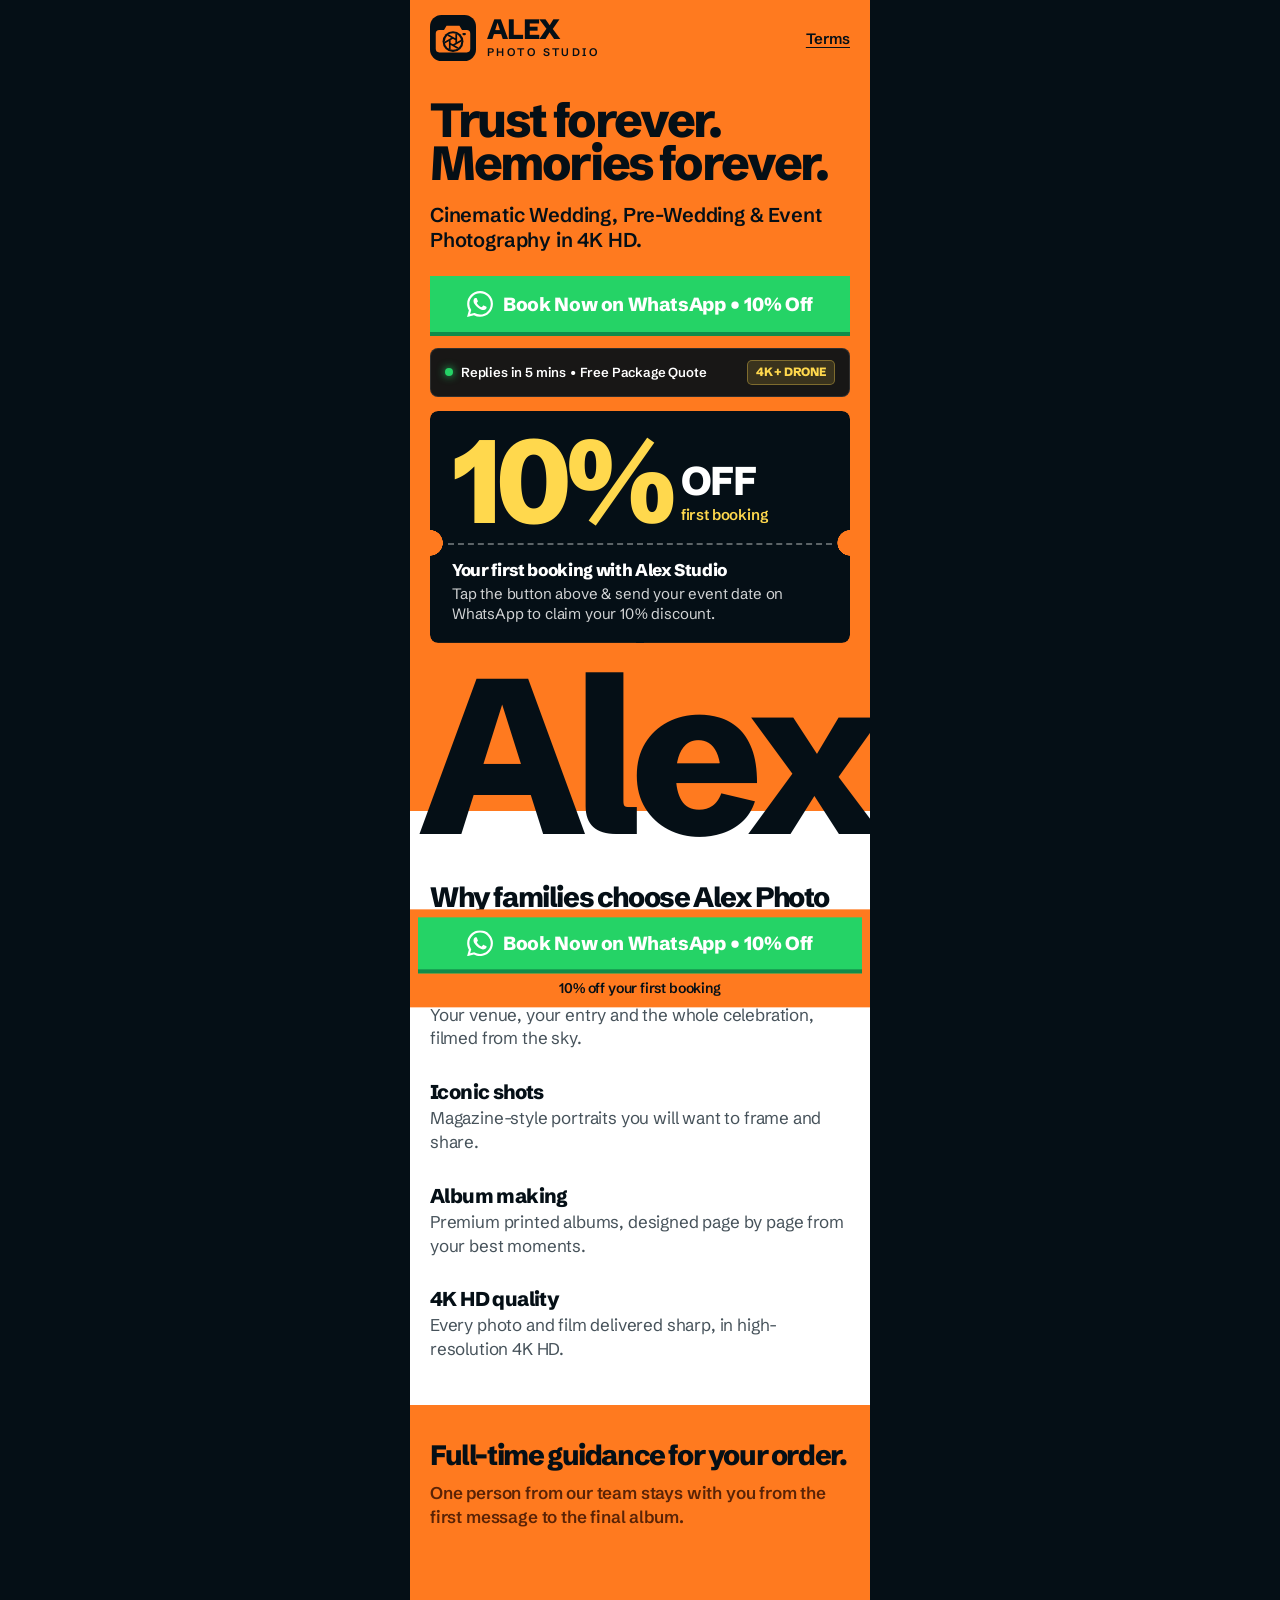
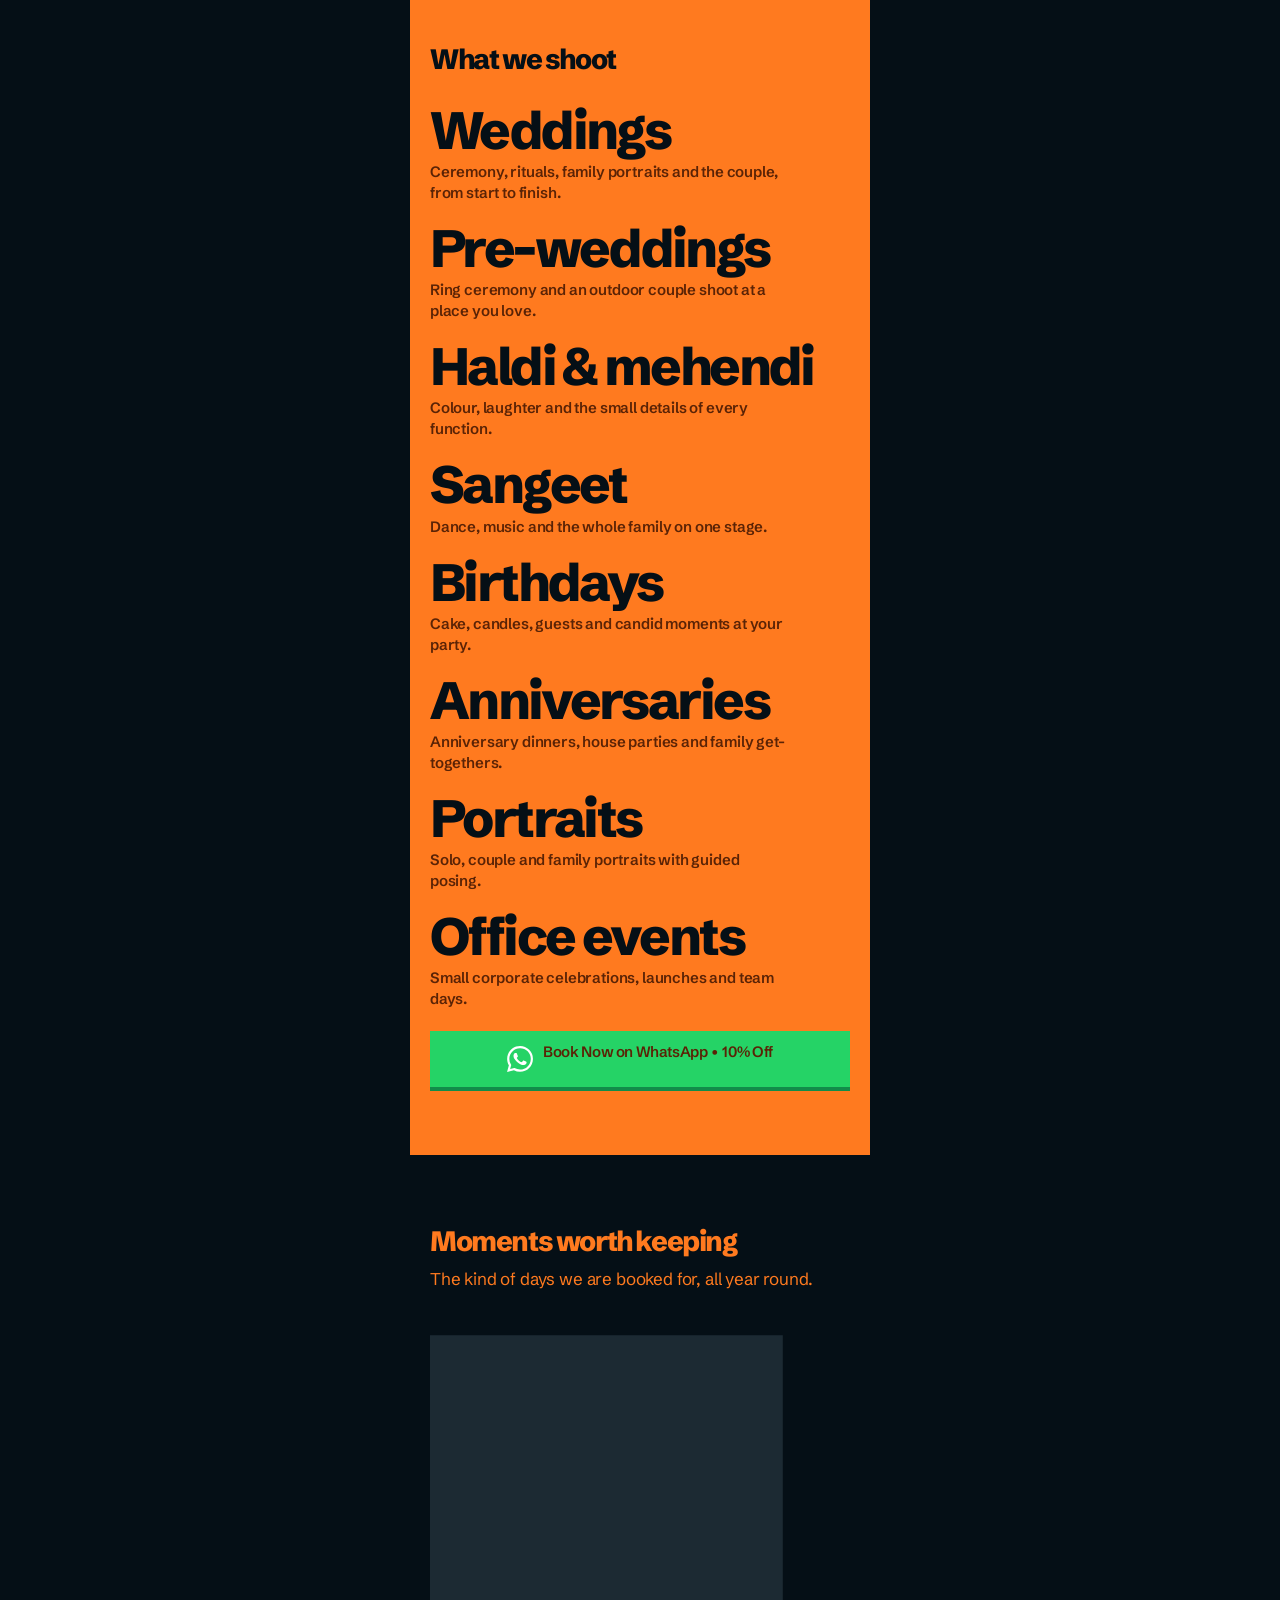
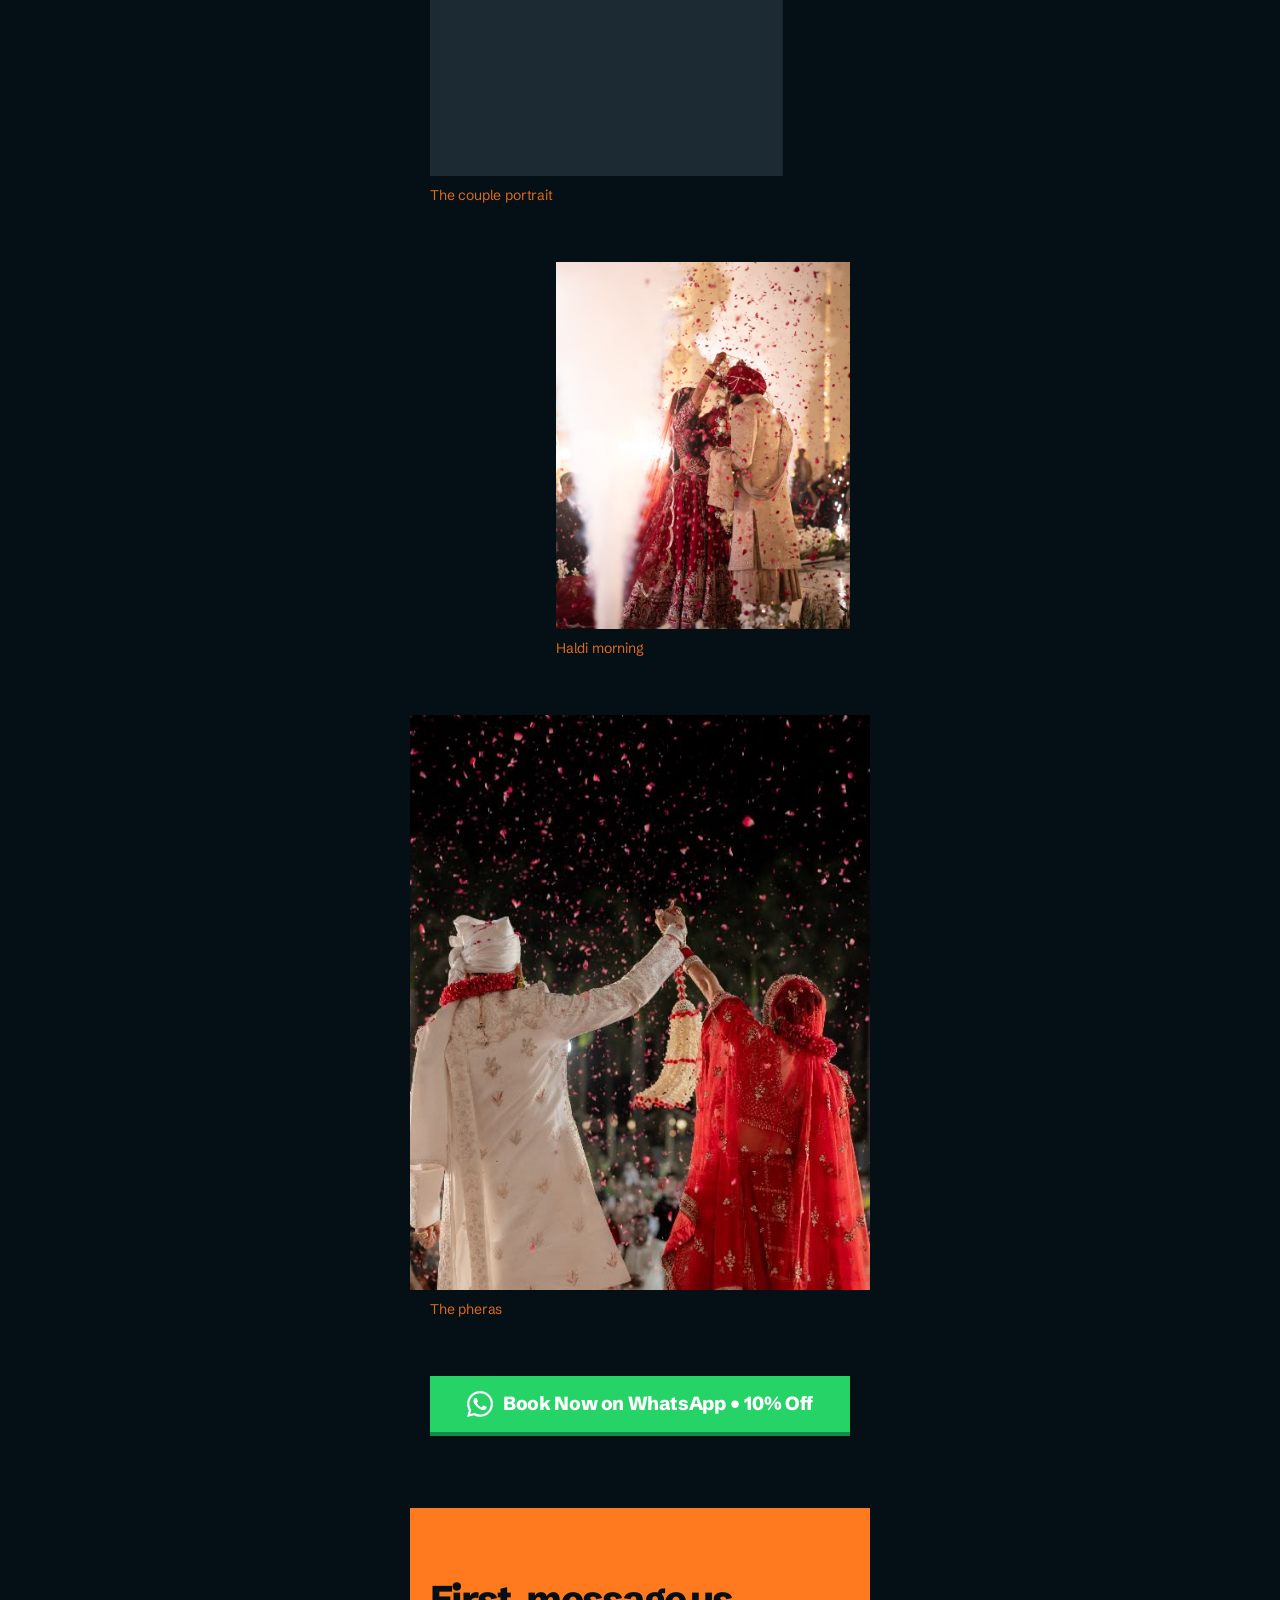
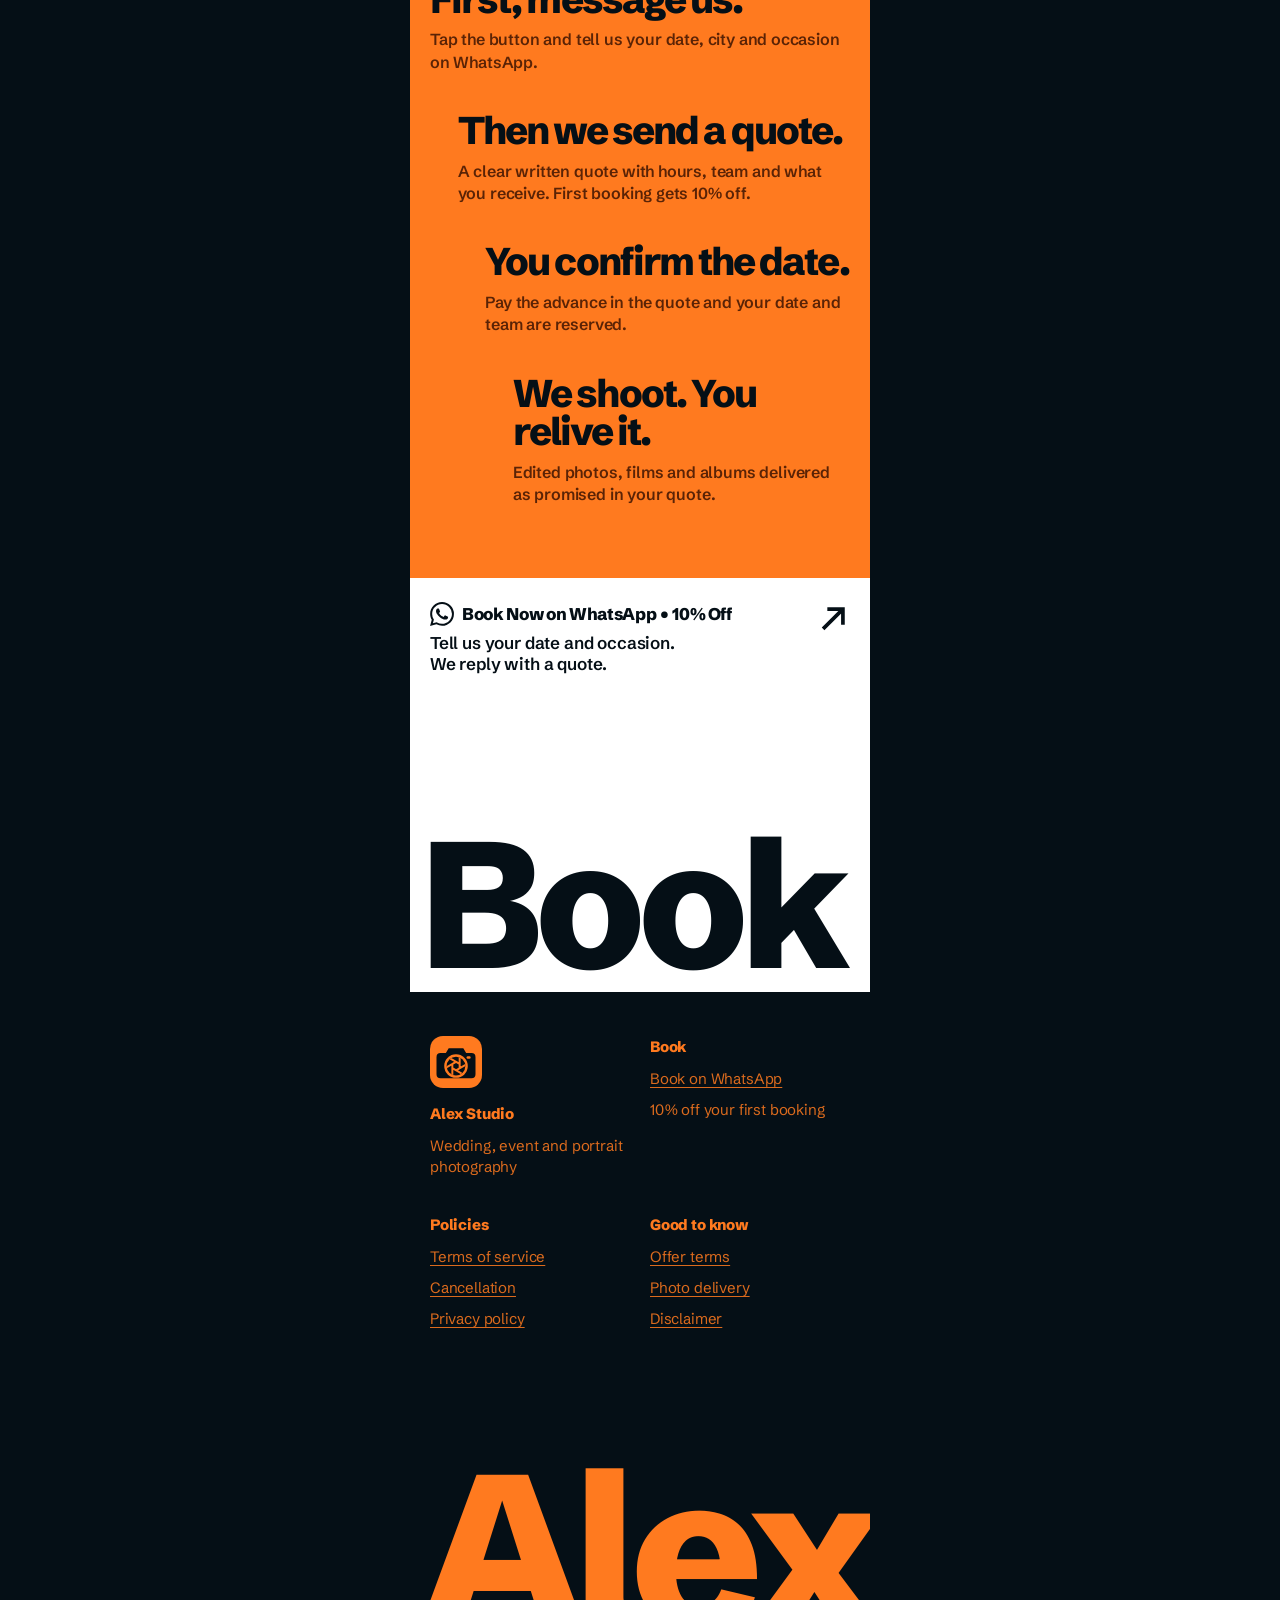
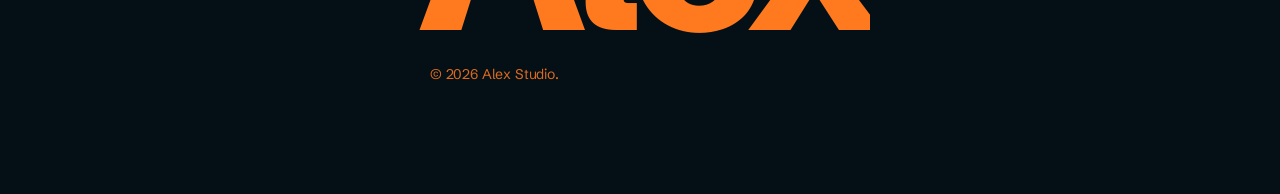
==== index.html @ 79713329 "Update index.html" ====
<!doctype html>
<html lang="en">
    <head>
        <meta charset="utf-8">
        <meta name="viewport" content="width=device-width,initial-scale=1,viewport-fit=cover">
        <title>Alex Photo Studio | Trust forever. Memories forever.</title>
        <meta name="description" content="Alex Studio: wedding, pre-wedding, birthday and family photography. Drone shoots, albums and 4K films. 10% off your first booking. Book on WhatsApp.">
        <meta name="theme-color" content="#ff7a1f">
        <meta property="og:title" content="Alex Studio | Trust forever. Memories forever.">
        <meta property="og:description" content="Wedding, pre-wedding, birthday and family photography. 10% off your first booking on WhatsApp.">
        <meta property="og:image" content="img/k1.jpg">
        <link rel="icon" type="image/svg+xml" href="data:image/svg+xml,%3Csvg xmlns='http://www.w3.org/2000/svg' viewBox='0 0 64 64'%3E%3Crect width='64' height='64' rx='16' fill='%23050f16'/%3E%3Cpath d='M23 15h18l3.5 6H51a5 5 0 0 1 5 5v21a5 5 0 0 1-5 5H13a5 5 0 0 1-5-5V26a5 5 0 0 1 5-5h6.5z' fill='%23ff7a1f'/%3E%3Ccircle cx='32' cy='37' r='14.5' fill='%23050f16'/%3E%3Ccircle cx='32' cy='37' r='11.5' fill='%23ff7a1f'/%3E%3C/svg%3E">
        <link rel="preconnect" href="https://fonts.googleapis.com">
        <link rel="preconnect" href="https://fonts.gstatic.com" crossorigin>
        <link href="https://fonts.googleapis.com/css2?family=Schibsted+Grotesk:wght@400;600;800&display=swap" rel="stylesheet">
        <link rel="stylesheet" href="styles.css">

        <!-- Google Tag & Ads Conversion Tracking -->
        <script async src="https://www.googletagmanager.com/gtag/js?id=AW-18589493198"></script>
        <script>
          window.dataLayer = window.dataLayer || [];
          function gtag(){dataLayer.push(arguments);}
          gtag('js', new Date());
          gtag('config', 'AW-18589493198');
          gtag('config', 'GTM-K6SH5P2F');

          function gtag_report_conversion(url) {
            var callback = function () {
              if (typeof(url) != 'undefined') {
                window.open(url, '_blank', 'noopener');
              }
            };
            gtag('event', 'conversion', {
                'send_to': 'AW-18589493198/SvoXCIre0L0GEM7PlKBF',
                'event_callback': callback
            });
            return false;
          }
        </script>

        <style>
            .trust-strip{margin-top:12px;background:rgba(5,15,22,.92);color:#fff;border-radius:8px;padding:11px 14px;display:flex;align-items:center;justify-content:space-between;gap:10px;font-size:.82rem;font-weight:600;border:1px solid rgba(255,255,255,.1)}
            .trust-left{display:flex;align-items:center;gap:8px}
            .live-dot{width:8px;height:8px;border-radius:50%;background:#25d366;flex:none;box-shadow:0 0 8px #25d366;animation:pulseDot 1.6s infinite}
            @keyframes pulseDot{0%,100%{opacity:1;transform:scale(1)}50%{opacity:.45;transform:scale(.85)}}
            .trust-badge{background:rgba(255,216,77,.15);color:#ffd84d;border:1px solid rgba(255,216,77,.35);border-radius:5px;padding:3px 8px;font-size:.75rem;font-weight:800;white-space:nowrap}
            .btn{transition:transform .18s ease,box-shadow .18s ease}
            .btn:hover{transform:translateY(-2px);box-shadow:0 10px 24px rgba(5,15,22,.28)}
        </style>
    </head>
    <body>
        <svg width="0" height="0" style="position:absolute" aria-hidden="true">
            <symbol id="wa" viewBox="0 0 24 24">
                <path d="M17.472 14.382c-.297-.149-1.758-.867-2.03-.967-.273-.099-.471-.148-.67.15-.197.297-.767.966-.94 1.164-.173.199-.347.223-.644.075-.297-.15-1.255-.463-2.39-1.475-.883-.788-1.48-1.761-1.653-2.059-.173-.297-.018-.458.13-.606.134-.133.298-.347.446-.52.149-.174.198-.298.298-.497.099-.198.05-.371-.025-.52-.075-.149-.669-1.612-.916-2.207-.242-.579-.487-.5-.669-.51-.173-.008-.371-.01-.57-.01-.198 0-.52.074-.792.372-.272.297-1.04 1.016-1.04 2.479 0 1.462 1.065 2.875 1.213 3.074.149.198 2.096 3.2 5.077 4.487.709.306 1.262.489 1.694.625.712.227 1.36.195 1.871.118.571-.085 1.758-.719 2.006-1.413.248-.694.248-1.289.173-1.413-.074-.124-.272-.198-.57-.347m-5.421 7.403h-.004a9.87 9.87 0 01-5.031-1.378l-.361-.214-3.741.982.998-3.648-.235-.374a9.86 9.86 0 01-1.51-5.26c.001-5.45 4.436-9.884 9.888-9.884 2.64 0 5.122 1.03 6.988 2.898a9.825 9.825 0 012.893 6.994c-.003 5.45-4.437 9.884-9.885 9.884m8.413-18.297A11.815 11.815 0 0012.05 0C5.495 0 .16 5.335.157 11.892c0 2.096.547 4.142 1.588 5.945L.057 24l6.305-1.654a11.882 11.882 0 005.683 1.448h.005c6.554 0 11.89-5.335 11.893-11.893a11.821 11.821 0 00-3.48-8.413Z"/>
            </symbol>
        </svg>
        <div class="page">
            <header class="hero o">
                <div class="top">
                    <a class="logo" href="./" aria-label="Alex Studio home">
                        <svg class="mk" viewBox="0 0 64 64" width="46" height="46" aria-hidden="true">
                            <defs>
                                <clipPath id="L4605">
                                    <circle cx="32" cy="37" r="11.5"/>
                                </clipPath>
                            </defs>
                            <rect width="64" height="64" rx="16" fill="#050f16"/>
                            <path d="M23 15h18l3.5 6H51a5 5 0 0 1 5 5v21a5 5 0 0 1-5 5H13a5 5 0 0 1-5-5V26a5 5 0 0 1 5-5h6.5z" fill="#ff7a1f"/>
                            <circle cx="32" cy="37" r="14.5" fill="#050f16"/>
                            <circle cx="32" cy="37" r="11.5" fill="#ff7a1f"/>
                            <path clip-path="url(#L4605)" d="M36.50 34.40L19.19 24.40M36.50 39.60L36.50 19.60M32.00 42.20L49.32 32.20M27.50 39.60L44.81 49.60M27.50 34.40L27.50 54.40M32.00 31.80L14.68 41.80" stroke="#050f16" stroke-width="2.4" stroke-linecap="round"/>
                            <rect x="45" y="25" width="5" height="3" rx="1.5" fill="#050f16"/>
                        </svg>
                        <span>
                            <b>ALEX</b>
                            <small>PHOTO STUDIO</small>
                        </span>
                    </a>
                    <a href="policies.html">Terms</a>
                </div>
                <h1>
                    <span>Trust forever.</span>
                    <span>Memories forever.</span>
                </h1>
                <p class="lead">Cinematic Wedding, Pre-Wedding &amp; Event Photography in 4K HD.</p>
                <a class="btn" id="heroWaBtn" href="https://wa.me/917024883003?text=Hi%20Alex%20Studio!%20I%20want%20to%20book%20a%20shoot%20(10%25%20off%20first%20booking)." onclick="return gtag_report_conversion('https://wa.me/917024883003?text=Hi%20Alex%20Studio!%20I%20want%20to%20book%20a%20shoot%20(10%25%20off%20first%20booking).');" target="_blank" rel="noopener">
                    <svg class="wi" viewBox="0 0 24 24" width="24" height="24" aria-hidden="true" fill="currentColor">
                        <use href="#wa"/>
                    </svg>
                    <span>Book Now on WhatsApp • 10% Off</span>
                </a>
                <div class="trust-strip">
                    <div class="trust-left">
                        <span class="live-dot" aria-hidden="true"></span>
                        <span>Replies in 5 mins • Free Package Quote</span>
                    </div>
                    <span class="trust-badge">4K + DRONE</span>
                </div>
                <div class="coupon">
                    <div class="cp-top">
                        <span class="cp-n">10%</span>
                        <span class="cp-off">
                            <b>OFF</b>
                            <small>first booking</small>
                        </span>
                    </div>
                    <div class="cp-bot">
                        <b>Your first booking with Alex Studio</b>
                        <span>Tap the button above &amp; send your event date on WhatsApp to claim your 10% discount.</span>
                    </div>
                </div>
                <div class="mon big" aria-hidden="true">Alex</div>
            </header>
            <section class="specs w">
                <h2 class="rv">Why families choose Alex Photo Studio</h2>
                <p class="spec rv d1">
                    <b>Drone shoots</b>
                    <span>Your venue, your entry and the whole celebration, filmed from the sky.</span>
                </p>
                <p class="spec rv d2">
                    <b>Iconic shots</b>
                    <span>Magazine-style portraits you will want to frame and share.</span>
                </p>
                <p class="spec rv d3">
                    <b>Album making</b>
                    <span>Premium printed albums, designed page by page from your best moments.</span>
                </p>
                <p class="spec rv d1">
                    <b>4K HD quality</b>
                    <span>Every photo and film delivered sharp, in high-resolution 4K HD.</span>
                </p>
                <div class="guide rv">
                    <p>Full-time guidance for your order.</p>
                    <p>One person from our team stays with you from the first message to the final album.</p>
                </div>
            </section>
            <section class="list o">
                <h2 class="rv">What we shoot</h2>
                <ul>
                    <li class="rv">
                        <b>Weddings</b>
                        <span>Ceremony, rituals, family portraits and the couple, from start to finish.</span>
                    </li>
                    <li class="rv">
                        <b>Pre-weddings</b>
                        <span>Ring ceremony and an outdoor couple shoot at a place you love.</span>
                    </li>
                    <li class="rv">
                        <b>Haldi &amp; mehendi</b>
                        <span>Colour, laughter and the small details of every function.</span>
                    </li>
                    <li class="rv">
                        <b>Sangeet</b>
                        <span>Dance, music and the whole family on one stage.</span>
                    </li>
                    <li class="rv">
                        <b>Birthdays</b>
                        <span>Cake, candles, guests and candid moments at your party.</span>
                    </li>
                    <li class="rv">
                        <b>Anniversaries</b>
                        <span>Anniversary dinners, house parties and family get-togethers.</span>
                    </li>
                    <li class="rv">
                        <b>Portraits</b>
                        <span>Solo, couple and family portraits with guided posing.</span>
                    </li>
                    <li class="rv">
                        <b>Office events</b>
                        <span>Small corporate celebrations, launches and team days.</span>
                    </li>
                </ul>
                <a class="btn rv" href="https://wa.me/917024883003?text=Hi%20Alex%20Studio!%20I%20want%20to%20book%20a%20shoot%20(10%25%20off%20first%20booking)." onclick="return gtag_report_conversion('https://wa.me/917024883003?text=Hi%20Alex%20Studio!%20I%20want%20to%20book%20a%20shoot%20(10%25%20off%20first%20booking).');" target="_blank" rel="noopener">
                    <svg class="wi" viewBox="0 0 24 24" width="24" height="24" aria-hidden="true" fill="currentColor">
                        <use href="#wa"/>
                    </svg>
                    <span>Book Now on WhatsApp • 10% Off</span>
                </a>
            </section>
            <section class="gal k">
                <h2 class="rv">Moments worth keeping</h2>
                <p class="rv d1">The kind of days we are booked for, all year round.</p>
                <figure class="w84 l rv">
                    <img src="img/k1.jpg" alt="A bride in a red lehenga and a groom in a sherwani and safa" width="900" height="1125" loading="lazy" decoding="async">
                    <figcaption>The couple portrait</figcaption>
                </figure>
                <figure class="w70 r rv">
                    <img src="img/k2.jpg" alt="A bride laughing as haldi water is poured over her" width="900" height="1125" loading="lazy" decoding="async">
                    <figcaption>Haldi morning</figcaption>
                </figure>
                <figure class="w100 rv">
                    <img src="img/k3.jpg" alt="The couple holding hands beside the sacred fire" width="900" height="1125" loading="lazy" decoding="async">
                    <figcaption>The pheras</figcaption>
                </figure>
                <a class="btn rv" href="https://wa.me/917024883003?text=Hi%20Alex%20Studio!%20I%20want%20to%20book%20a%20shoot%20(10%25%20off%20first%20booking)." onclick="return gtag_report_conversion('https://wa.me/917024883003?text=Hi%20Alex%20Studio!%20I%20want%20to%20book%20a%20shoot%20(10%25%20off%20first%20booking).');" target="_blank" rel="noopener">
                    <svg class="wi" viewBox="0 0 24 24" width="24" height="24" aria-hidden="true" fill="currentColor">
                        <use href="#wa"/>
                    </svg>
                    <span>Book Now on WhatsApp • 10% Off</span>
                </a>
            </section>
            <section class="steps o">
                <div class="st rv">
                    <h2>First, message us.</h2>
                    <p>Tap the button and tell us your date, city and occasion on WhatsApp.</p>
                </div>
                <div class="st rv">
                    <b>Then we send a quote.</b>
                    <p>A clear written quote with hours, team and what you receive. First booking gets 10% off.</p>
                </div>
                <div class="st rv">
                    <b>You confirm the date.</b>
                    <p>Pay the advance in the quote and your date and team are reserved.</p>
                </div>
                <div class="st rv">
                    <b>We shoot. You relive it.</b>
                    <p>Edited photos, films and albums delivered as promised in your quote.</p>
                </div>
            </section>
            <a class="band" href="https://wa.me/917024883003?text=Hi%20Alex%20Studio!%20Here%20is%20my%20date%20and%20occasion.%20Please%20send%20a%20quote." onclick="return gtag_report_conversion('https://wa.me/917024883003?text=Hi%20Alex%20Studio!%20Here%20is%20my%20date%20and%20occasion.%20Please%20send%20a%20quote.');" target="_blank" rel="noopener">
                <div class="row">
                    <div>
                        <h2>
                            <svg class="wi" viewBox="0 0 24 24" width="24" height="24" aria-hidden="true" fill="currentColor">
                                <use href="#wa"/>
                            </svg>
                            Book Now on WhatsApp • 10% Off
                        </h2>
                        <p>Tell us your date and occasion. We reply with a quote.</p>
                    </div>
                    <svg width="34" height="34" viewBox="0 0 24 24" fill="none" stroke="currentColor" stroke-width="2.6" aria-hidden="true">
                        <path d="M5 19L19 5M8 5h11v11"/>
                    </svg>
                </div>
                <div class="word big" aria-hidden="true">Book</div>
            </a>
            <footer class="k">
                <div class="cols">
                    <div>
                        <svg class="mk" viewBox="0 0 64 64" width="52" height="52" aria-hidden="true">
                            <defs>
                                <clipPath id="L52ff">
                                    <circle cx="32" cy="37" r="11.5"/>
                                </clipPath>
                            </defs>
                            <rect width="64" height="64" rx="16" fill="#ff7a1f"/>
                            <path d="M23 15h18l3.5 6H51a5 5 0 0 1 5 5v21a5 5 0 0 1-5 5H13a5 5 0 0 1-5-5V26a5 5 0 0 1 5-5h6.5z" fill="#050f16"/>
                            <circle cx="32" cy="37" r="14.5" fill="#ff7a1f"/>
                            <circle cx="32" cy="37" r="11.5" fill="#050f16"/>
                            <path clip-path="url(#L52ff)" d="M36.50 34.40L19.19 24.40M36.50 39.60L36.50 19.60M32.00 42.20L49.32 32.20M27.50 39.60L44.81 49.60M27.50 34.40L27.50 54.40M32.00 31.80L14.68 41.80" stroke="#ff7a1f" stroke-width="2.4" stroke-linecap="round"/>
                            <rect x="45" y="25" width="5" height="3" rx="1.5" fill="#ff7a1f"/>
                        </svg>
                        <b>Alex Studio</b>
                        <span>Wedding, event and portrait photography</span>
                    </div>
                    <div>
                        <b>Book</b>
                        <a href="https://wa.me/917024883003?text=Hi%20Alex%20Studio!%20I%20want%20to%20book%20a%20shoot." onclick="return gtag_report_conversion('https://wa.me/917024883003?text=Hi%20Alex%20Studio!%20I%20want%20to%20book%20a%20shoot.');" target="_blank" rel="noopener">Book on WhatsApp</a>
                        <span>10% off your first booking</span>
                    </div>
                    <div>
                        <b>Policies</b>
                        <a href="policies.html#terms">Terms of service</a>
                        <a href="policies.html#payments">Cancellation</a>
                        <a href="policies.html#privacy">Privacy policy</a>
                    </div>
                    <div>
                        <b>Good to know</b>
                        <a href="policies.html#offer">Offer terms</a>
                        <a href="policies.html#delivery">Photo delivery</a>
                        <a href="policies.html#disclaimer">Disclaimer</a>
                    </div>
                </div>
                <div class="mon big" aria-hidden="true">Alex</div>
                <p class="legal">&copy; 2026 Alex Studio.</p>
            </footer>
        </div>
        <div class="bar">
            <a class="btn" href="https://wa.me/917024883003?text=Hi%20Alex%20Studio!%20I%20want%20to%20book%20a%20shoot%20(10%25%20off%20first%20booking)." onclick="return gtag_report_conversion('https://wa.me/917024883003?text=Hi%20Alex%20Studio!%20I%20want%20to%20book%20a%20shoot%20(10%25%20off%20first%20booking).');" target="_blank" rel="noopener">
                <svg class="wi" viewBox="0 0 24 24" width="24" height="24" aria-hidden="true" fill="currentColor">
                    <use href="#wa"/>
                </svg>
                <span>Book Now on WhatsApp • 10% Off</span>
            </a>
            <small>10% off your first booking</small>
        </div>
        <script>
            (function() {
                var d = document.documentElement;
                d.classList.add('js');
                var rv = document.querySelectorAll('.rv');
                function all() {
                    rv.forEach(function(el) {
                        el.classList.add('in');
                    });
                }
                if (!('IntersectionObserver' in window)) {
                    all();
                    return;
                }
                var io = new IntersectionObserver(function(es) {
                    es.forEach(function(e) {
                        if (e.isIntersecting) {
                            e.target.classList.add('in');
                            io.unobserve(e.target);
                        }
                    });
                }, {
                    rootMargin: '0px 0px -8% 0px'
                });
                rv.forEach(function(el) {
                    io.observe(el);
                });
                setTimeout(all, 5000);
                var bar = document.querySelector('.bar')
                  , hb = document.querySelector('.hero .btn')
                  , end = document.querySelector('.band');
                if (bar && hb) {
                    var s = {
                        h: true,
                        e: false
                    };
                    var bo = new IntersectionObserver(function(es) {
                        es.forEach(function(e) {
                            if (e.target === hb)
                                s.h = e.isIntersecting;
                            else
                                s.e = e.isIntersecting;
                        });
                        bar.classList.toggle('on', !s.h && !s.e);
                    });
                    bo.observe(hb);
                    if (end)
                        bo.observe(end);
                }
            })();
        </script>
    </body>
</html>
---- styles.css ----
:root{--bg:#ff7a1f;--ink:#050f16;--muted:#5a2306;--white:#ffffff;--soft:#46525a;--m:20px;
--small:.875rem;--body:1.0625rem;--lead:1.25rem;--head:1.75rem}
*{box-sizing:border-box;margin:0;padding:0}
html{background:var(--ink);-webkit-text-size-adjust:100%;scroll-behavior:smooth}
body{font-family:"Schibsted Grotesk",system-ui,-apple-system,"Segoe UI",Roboto,Arial,sans-serif;font-size:var(--body);line-height:1.4;letter-spacing:-.01em;color:var(--ink);-webkit-font-smoothing:antialiased}
.page{width:min(100%,460px);margin-inline:auto;background:var(--bg);container-type:inline-size;overflow:hidden;position:relative}
a{color:inherit}
img{display:block;width:100%;height:auto}
:focus-visible{outline:3px solid currentColor;outline-offset:3px}
h1,h2,.big{font-weight:800;letter-spacing:-.05em;line-height:.9}
h2{font-size:var(--head);line-height:1}
section,footer{padding:72px var(--m)}
.o{background:var(--bg);color:var(--ink)}
.w{background:var(--white);color:var(--ink)}
.k{background:var(--ink);color:var(--bg)}

/* button: one shape everywhere */
.btn{display:flex;align-items:center;justify-content:center;gap:10px;min-height:60px;padding:0 20px;background:#25d366;color:#fff;font-weight:800;font-size:1.1875rem;letter-spacing:-.02em;text-decoration:none;white-space:nowrap;touch-action:manipulation;transition:transform .15s ease,background-color .15s ease,color .15s ease}
.btn:active{transform:scale(.97)}
.btn{border-bottom:4px solid #128c4a}
.btn .wi{width:26px;height:26px}
@media (hover:hover){.btn:hover{background:#1ebe5a}}
.wi{flex:none}

/* hero */
.hero{display:flex;flex-direction:column;padding:0 var(--m)}
.top{display:flex;justify-content:space-between;align-items:center;height:76px;font-weight:600;font-size:.9375rem}
.top a{text-decoration:none;padding:12px 0}
.top a:last-child{text-decoration:underline;text-underline-offset:3px}
.logo{display:flex;align-items:center;gap:11px}
.logo .mk{flex:none}
.logo b{display:block;font-size:1.75rem;font-weight:800;letter-spacing:-.04em;line-height:.85}
.logo small{display:block;font-size:.6875rem;font-weight:600;letter-spacing:.22em;line-height:1;margin-top:5px}
.cols .mk{margin-bottom:10px}
h1{font-size:10.4vw;font-size:10.4cqw;margin-top:22px}
h1 span{display:block;white-space:nowrap}
.lead{font-size:var(--lead);line-height:1.25;font-weight:600;margin-top:18px;max-width:22em}
.hero .btn{margin-top:24px}
.coupon{margin-top:14px;background:var(--ink);color:#fff;border-radius:8px;
-webkit-mask:radial-gradient(circle 13px at 0 132px,#0000 97%,#000) left/51% 100% no-repeat,radial-gradient(circle 13px at 100% 132px,#0000 97%,#000) right/51% 100% no-repeat;
mask:radial-gradient(circle 13px at 0 132px,#0000 97%,#000) left/51% 100% no-repeat,radial-gradient(circle 13px at 100% 132px,#0000 97%,#000) right/51% 100% no-repeat}
.cp-top{height:132px;display:flex;align-items:flex-end;gap:12px;padding:0 22px 16px}
.cp-n{font-size:118px;font-weight:800;letter-spacing:-.06em;line-height:.78;color:#ffd84d}
.cp-off{display:flex;flex-direction:column;padding-bottom:2px}
.cp-off b{font-size:2.5rem;font-weight:800;letter-spacing:-.04em;line-height:.85;color:#fff}
.cp-off small{font-size:.9375rem;font-weight:600;color:#ffd84d;margin-top:6px}
.cp-bot{border-top:2px dashed rgba(255,255,255,.35);margin:0 18px;padding:14px 4px 18px}
.cp-bot b{display:block;font-size:1.0625rem;font-weight:800;letter-spacing:-.02em;line-height:1.25}
.cp-bot span{display:block;font-size:.9375rem;opacity:.82;margin-top:4px;line-height:1.35}
.mon{margin-top:30px;font-size:48vw;font-size:48cqw;line-height:.74;white-space:nowrap;margin-left:-.05em;margin-bottom:-.115em;transform-origin:0 100%;user-select:none}

/* specialities */
.specs h2{margin-bottom:36px}
.spec{margin-bottom:28px}
.spec b{display:block;font-size:var(--lead);font-weight:800;letter-spacing:-.03em}
.spec span{color:var(--soft)}
.guide{background:var(--bg);margin:44px calc(var(--m) * -1) -72px;padding:36px var(--m)}
.guide p:first-child{font-size:var(--head);font-weight:800;letter-spacing:-.05em;line-height:1}
.guide p+p{margin-top:12px;color:var(--muted);font-weight:600}

/* poster list */
.list{padding-top:80px;padding-bottom:64px}
.list h2{margin-bottom:34px}
.list li{list-style:none}
.list b{display:block;font-size:11.4vw;font-size:11.4cqw;font-weight:800;letter-spacing:-.05em;line-height:.92;white-space:nowrap}
.list span{display:block;font-size:.9375rem;color:var(--muted);font-weight:600;margin:6px 0 22px;max-width:24em}

/* gallery */
.gal h2{margin-bottom:12px}
.gal>p{margin-bottom:44px;opacity:.86}
figure{margin-bottom:56px}
figure img{aspect-ratio:4/5;object-fit:cover;background:#1c2a33}
figcaption{font-size:var(--small);margin-top:10px;opacity:.86}
.w70{width:70%}.w84{width:84%}.w56{width:56%}
.w100{width:calc(100% + var(--m)*2);margin-left:calc(var(--m)*-1)}
.w100 figcaption{padding-left:var(--m)}
figure.r{margin-left:auto}

/* offer */
.offer .pct{font-size:40vw;font-size:40cqw;line-height:.8;margin-left:-.05em}
.offer h2{margin-top:14px}
.offer p{margin:16px 0 26px;color:var(--soft)}

/* steps */
.steps .st{margin-bottom:38px}
.steps .st:nth-child(2){margin-left:6cqw}.steps .st:nth-child(3){margin-left:12cqw}.steps .st:nth-child(4){margin-left:18cqw;margin-bottom:0}
.steps h2,.steps .st>b{display:block;font-size:8.4vw;font-size:8.4cqw;font-weight:800;letter-spacing:-.05em;line-height:1}
.steps p{margin-top:10px;color:var(--muted);font-weight:600;font-size:1rem}

/* band: the whole band is the link */
.band{display:flex;flex-direction:column;justify-content:space-between;min-height:46svh;padding:24px var(--m) 0;text-decoration:none;background:var(--white);color:var(--ink);overflow:hidden;transition:background-color .12s,color .12s}
.band:active,.band:focus-visible{background:var(--ink);color:var(--bg)}
@media (hover:hover){.band:hover{background:var(--ink);color:var(--bg)}}
.band .row{display:flex;justify-content:space-between;gap:20px;align-items:flex-start}
.band .row p{font-weight:600;max-width:15em;line-height:1.25}
.band .row h2{font-size:var(--body);font-weight:800;letter-spacing:-.02em;line-height:1.25;display:flex;gap:8px;align-items:center;margin-bottom:6px}
.band .word{font-size:39vw;font-size:39cqw;line-height:.8;margin-left:-.06em;margin-bottom:-.02em;padding-bottom:20px;white-space:nowrap}

/* footer */
footer{padding:44px var(--m) 0}
.cols{display:grid;grid-template-columns:1fr 1fr;gap:32px 20px;font-size:.9375rem}
.cols b{display:block;font-weight:800;margin-bottom:6px}
.cols a,.cols span{display:block;text-decoration:none;opacity:.86;padding:5px 0}
.cols a{text-decoration:underline;text-underline-offset:3px}
footer .mon{padding-top:15svh;margin-top:0;margin-bottom:.03em}
.legal{font-size:var(--small);padding:26px 0 110px;opacity:.86}

/* sticky bar */
.bar{position:fixed;left:50%;bottom:0;width:min(100%,460px);transform:translate(-50%,110%);transition:transform .3s cubic-bezier(.2,.7,.2,1);z-index:40;padding:8px 8px calc(8px + env(safe-area-inset-bottom));background:var(--bg)}
.bar.on{transform:translate(-50%,0)}
.bar .btn{min-height:56px}
.bar small{display:block;text-align:center;font-size:var(--small);font-weight:600;margin-top:6px}

/* policies */
.pol{background:var(--white);padding:0 var(--m) 72px}
.pol h1{font-size:12.4vw;font-size:12.4cqw;margin:22px 0 14px}
.pol>p{color:var(--soft);margin-bottom:44px}
.pol section{padding:0 0 40px}
.pol h2{font-size:1.5rem;margin-bottom:12px}
.pol section p{margin-bottom:12px}
.pol .btn{margin-top:8px}

/* motion */
.js .rv{opacity:0;transform:translateY(24px);transition:opacity .6s cubic-bezier(.2,.7,.2,1),transform .6s cubic-bezier(.2,.7,.2,1)}
.js .rv.in{opacity:1;transform:none}
.js .rv.d1{transition-delay:.08s}.js .rv.d2{transition-delay:.16s}.js .rv.d3{transition-delay:.24s}
.js figure.rv img{clip-path:inset(100% 0 0 0);transition:clip-path .8s cubic-bezier(.2,.7,.2,1)}
.js figure.rv.in img{clip-path:inset(0)}
@supports (animation-timeline:view()){
 .hero .mon{animation:shrink linear both;animation-timeline:view();animation-range:exit 0% exit 100%}
 footer .mon{animation:grow linear both;animation-timeline:view();animation-range:entry 0% cover 45%}
 @keyframes shrink{to{transform:scale(.93)}}
 @keyframes grow{from{transform:scale(.93)}to{transform:scale(1)}}
}
@media (prefers-reduced-motion:reduce){.js .rv,.js figure.rv img{opacity:1;transform:none;clip-path:none;transition:none}*{animation:none!important;scroll-behavior:auto!important}.bar{transition:none}}
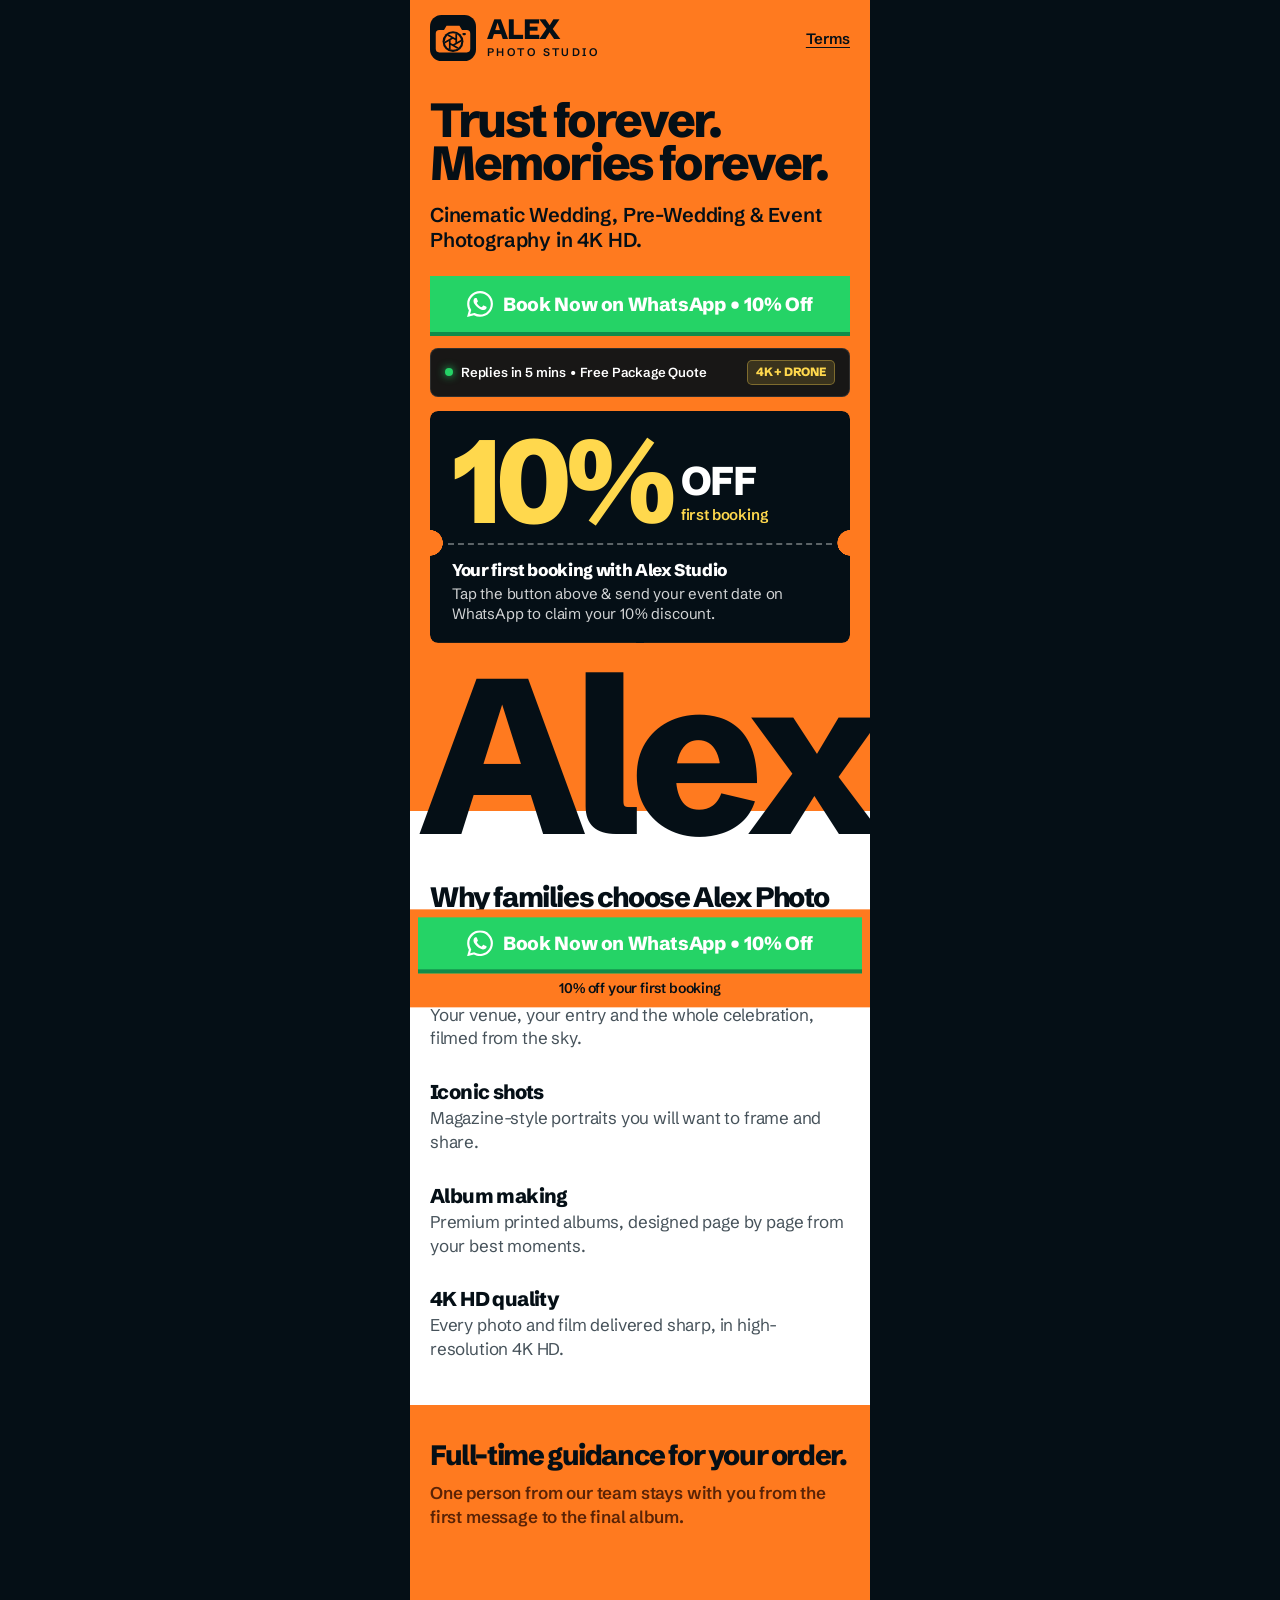
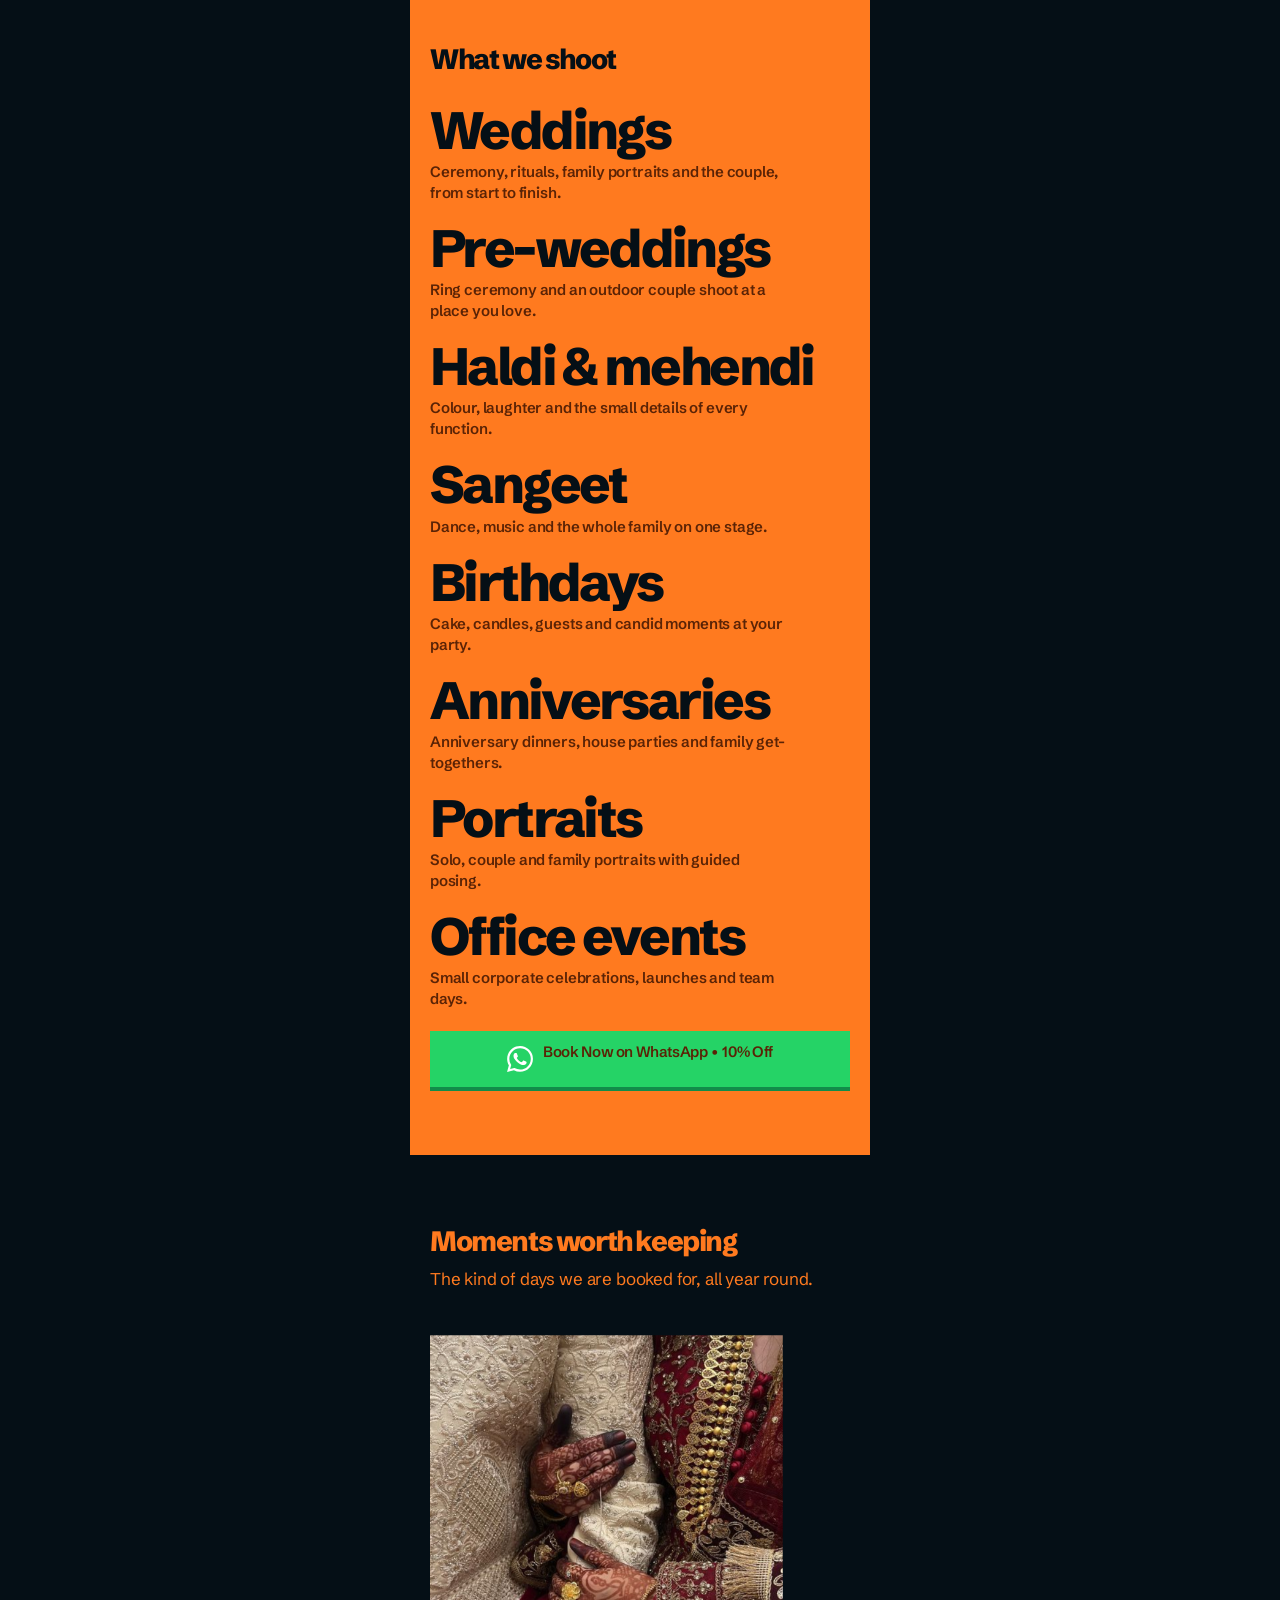
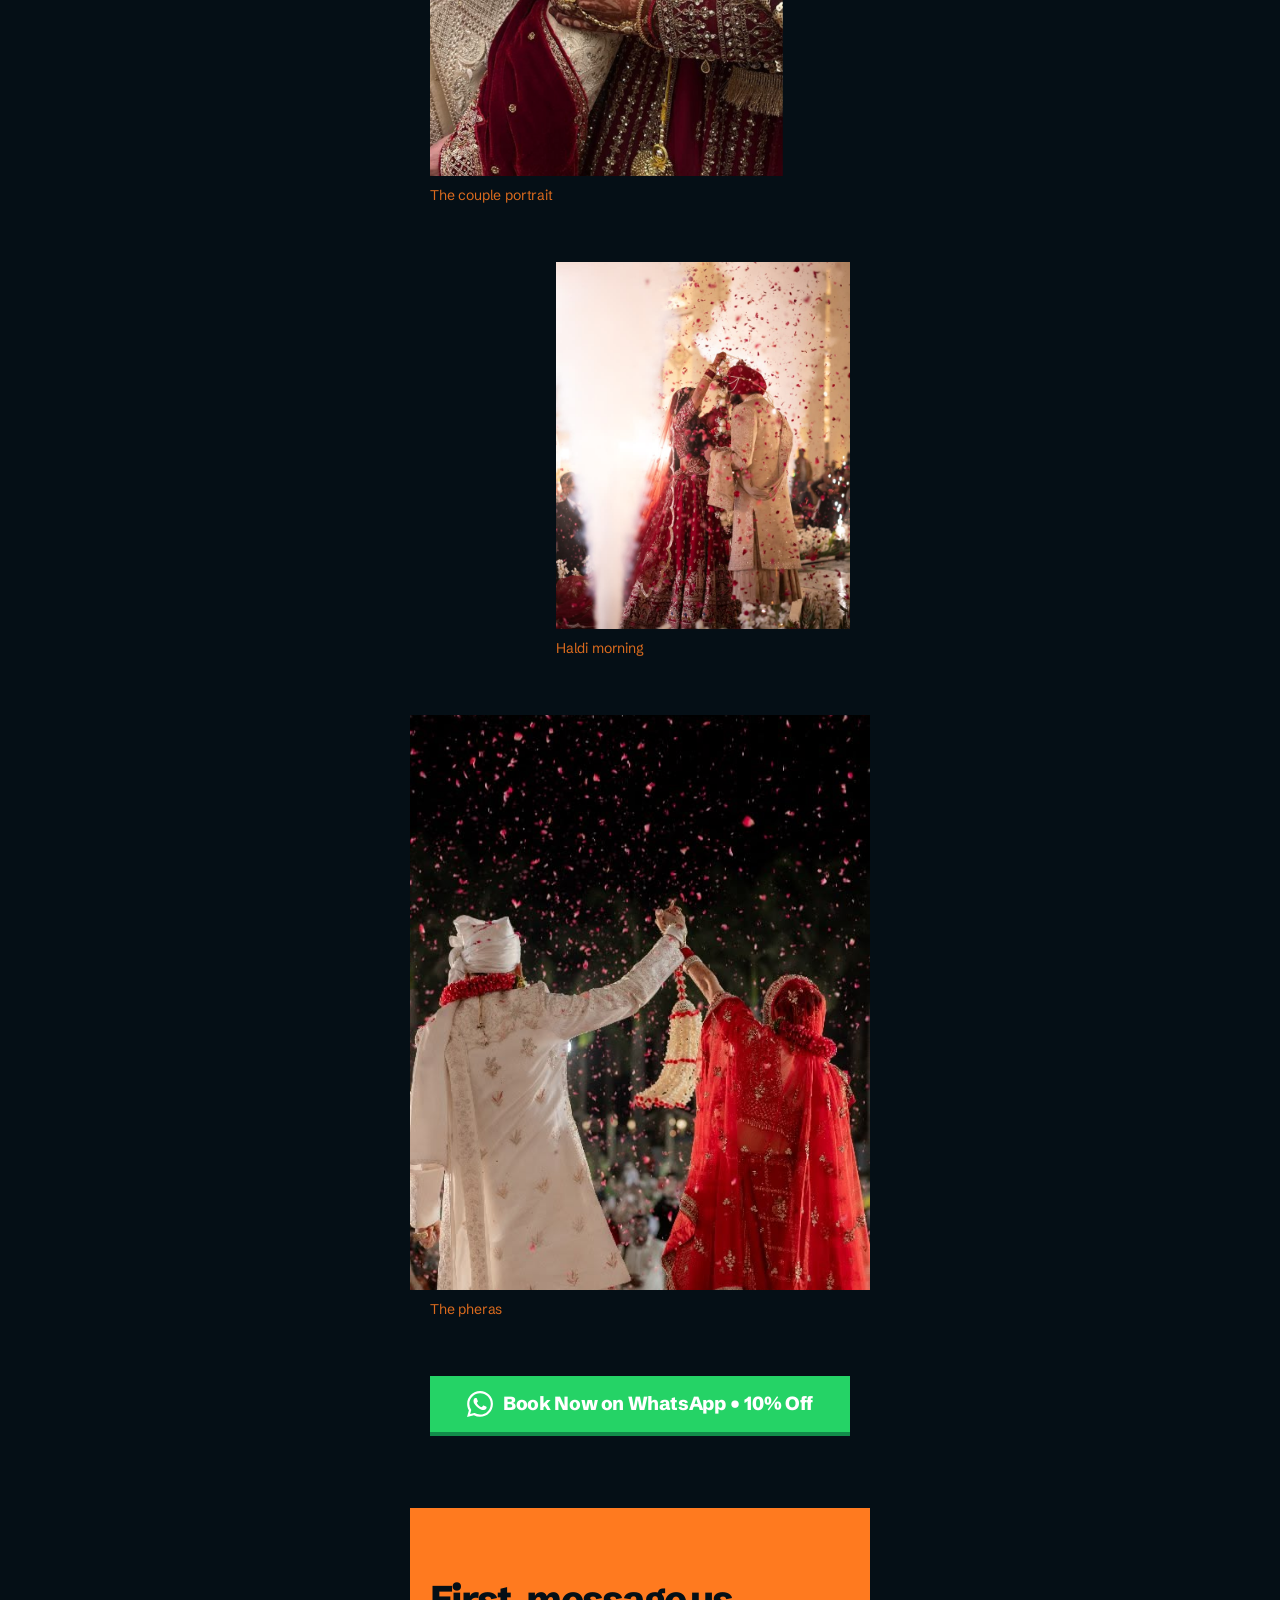
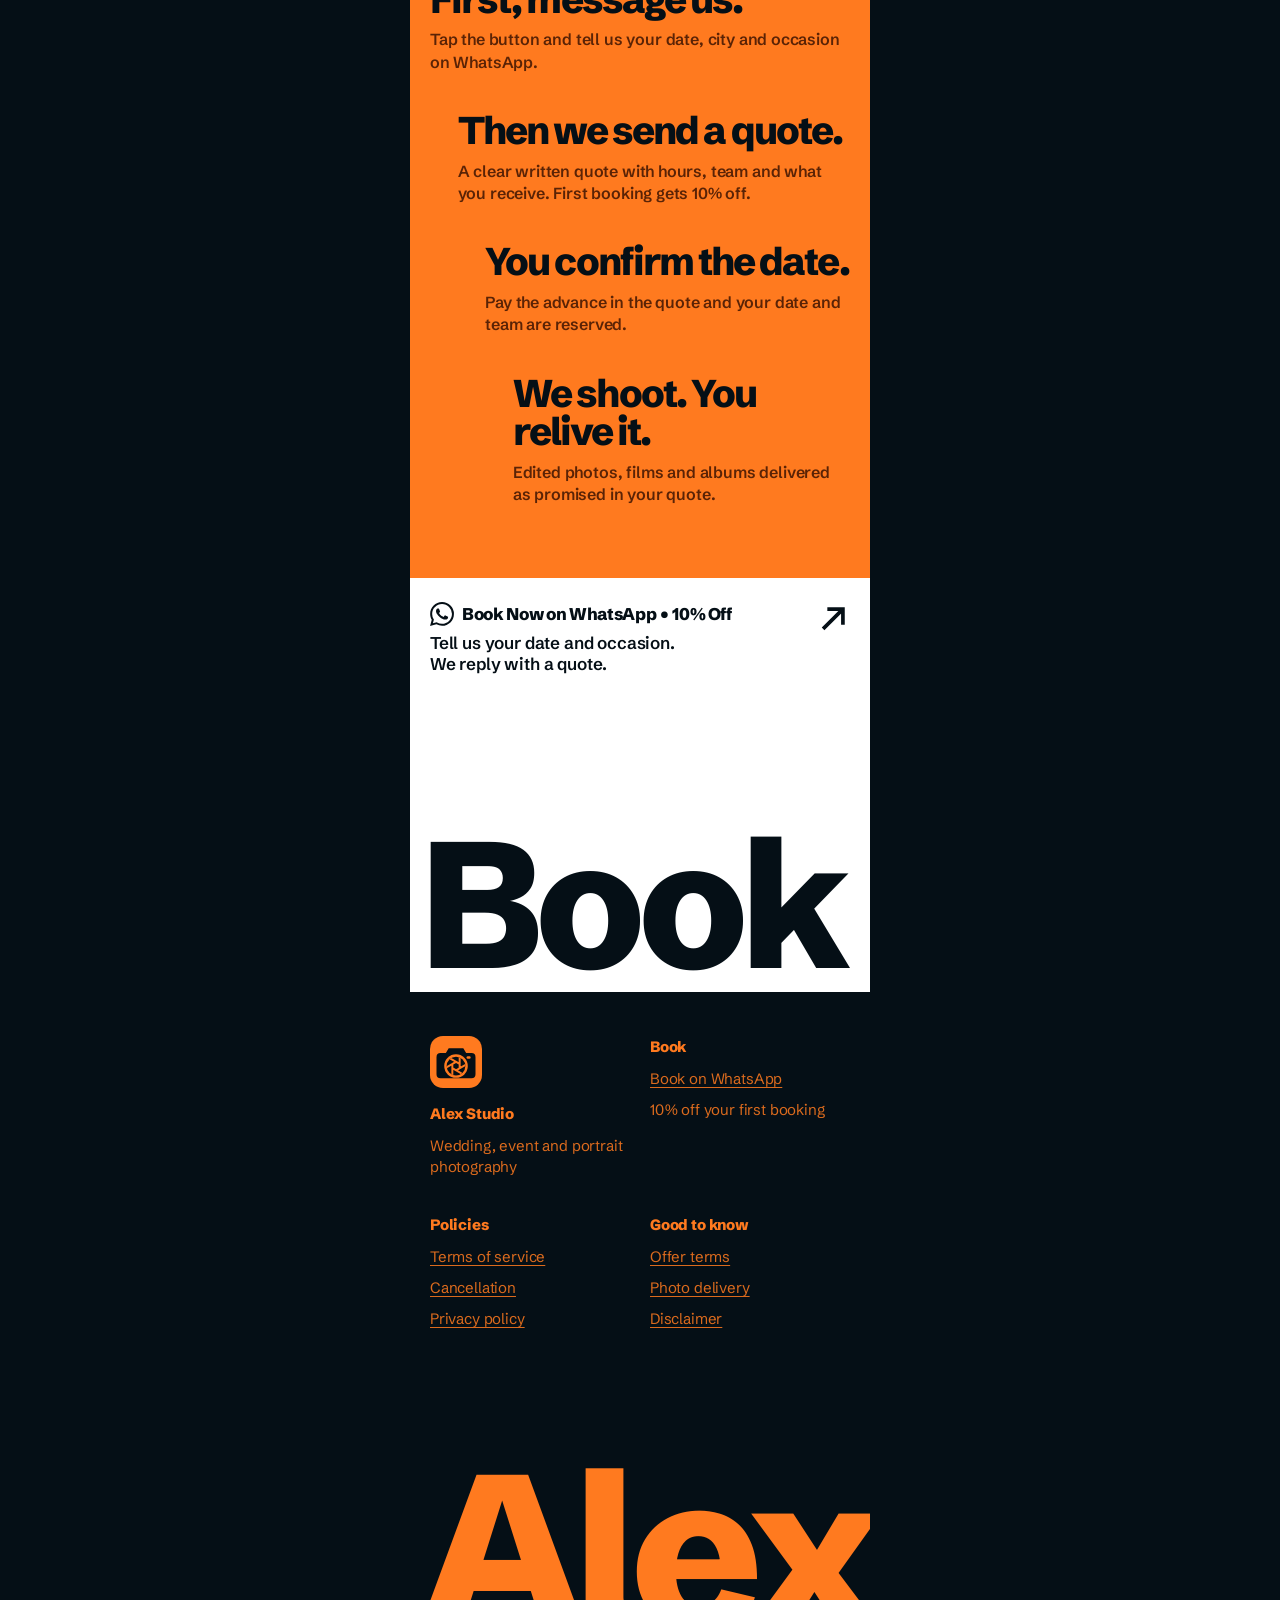
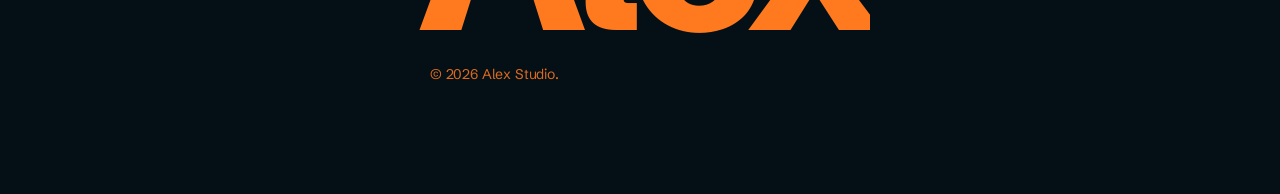
==== commit ac22c801: "Update index.html" ====
--- a/index.html
+++ b/index.html
@@ -15,28 +15,26 @@
         <link href="https://fonts.googleapis.com/css2?family=Schibsted+Grotesk:wght@400;600;800&display=swap" rel="stylesheet">
         <link rel="stylesheet" href="styles.css">
 
-        <!-- Google Tag & Ads Conversion Tracking -->
+            <!-- Google Tag & Ads Conversion Tracking -->
         <script async src="https://www.googletagmanager.com/gtag/js?id=AW-18589493198"></script>
         <script>
           window.dataLayer = window.dataLayer || [];
           function gtag(){dataLayer.push(arguments);}
           gtag('js', new Date());
           gtag('config', 'AW-18589493198');
-          gtag('config', 'GTM-K6SH5P2F');
 
           function gtag_report_conversion(url) {
-            var callback = function () {
-              if (typeof(url) != 'undefined') {
-                window.open(url, '_blank', 'noopener');
-              }
-            };
             gtag('event', 'conversion', {
-                'send_to': 'AW-18589493198/SvoXCIre0L0GEM7PlKBF',
-                'event_callback': callback
+              'send_to': 'AW-18589493198/SvoXCIre0L0GEM7PlKBF',
+              'transport_type': 'beacon'
             });
-            return false;
+            return true;
           }
         </script>
+
+
+        
+        
 
         <style>
             .trust-strip{margin-top:12px;background:rgba(5,15,22,.92);color:#fff;border-radius:8px;padding:11px 14px;display:flex;align-items:center;justify-content:space-between;gap:10px;font-size:.82rem;font-weight:600;border:1px solid rgba(255,255,255,.1)}
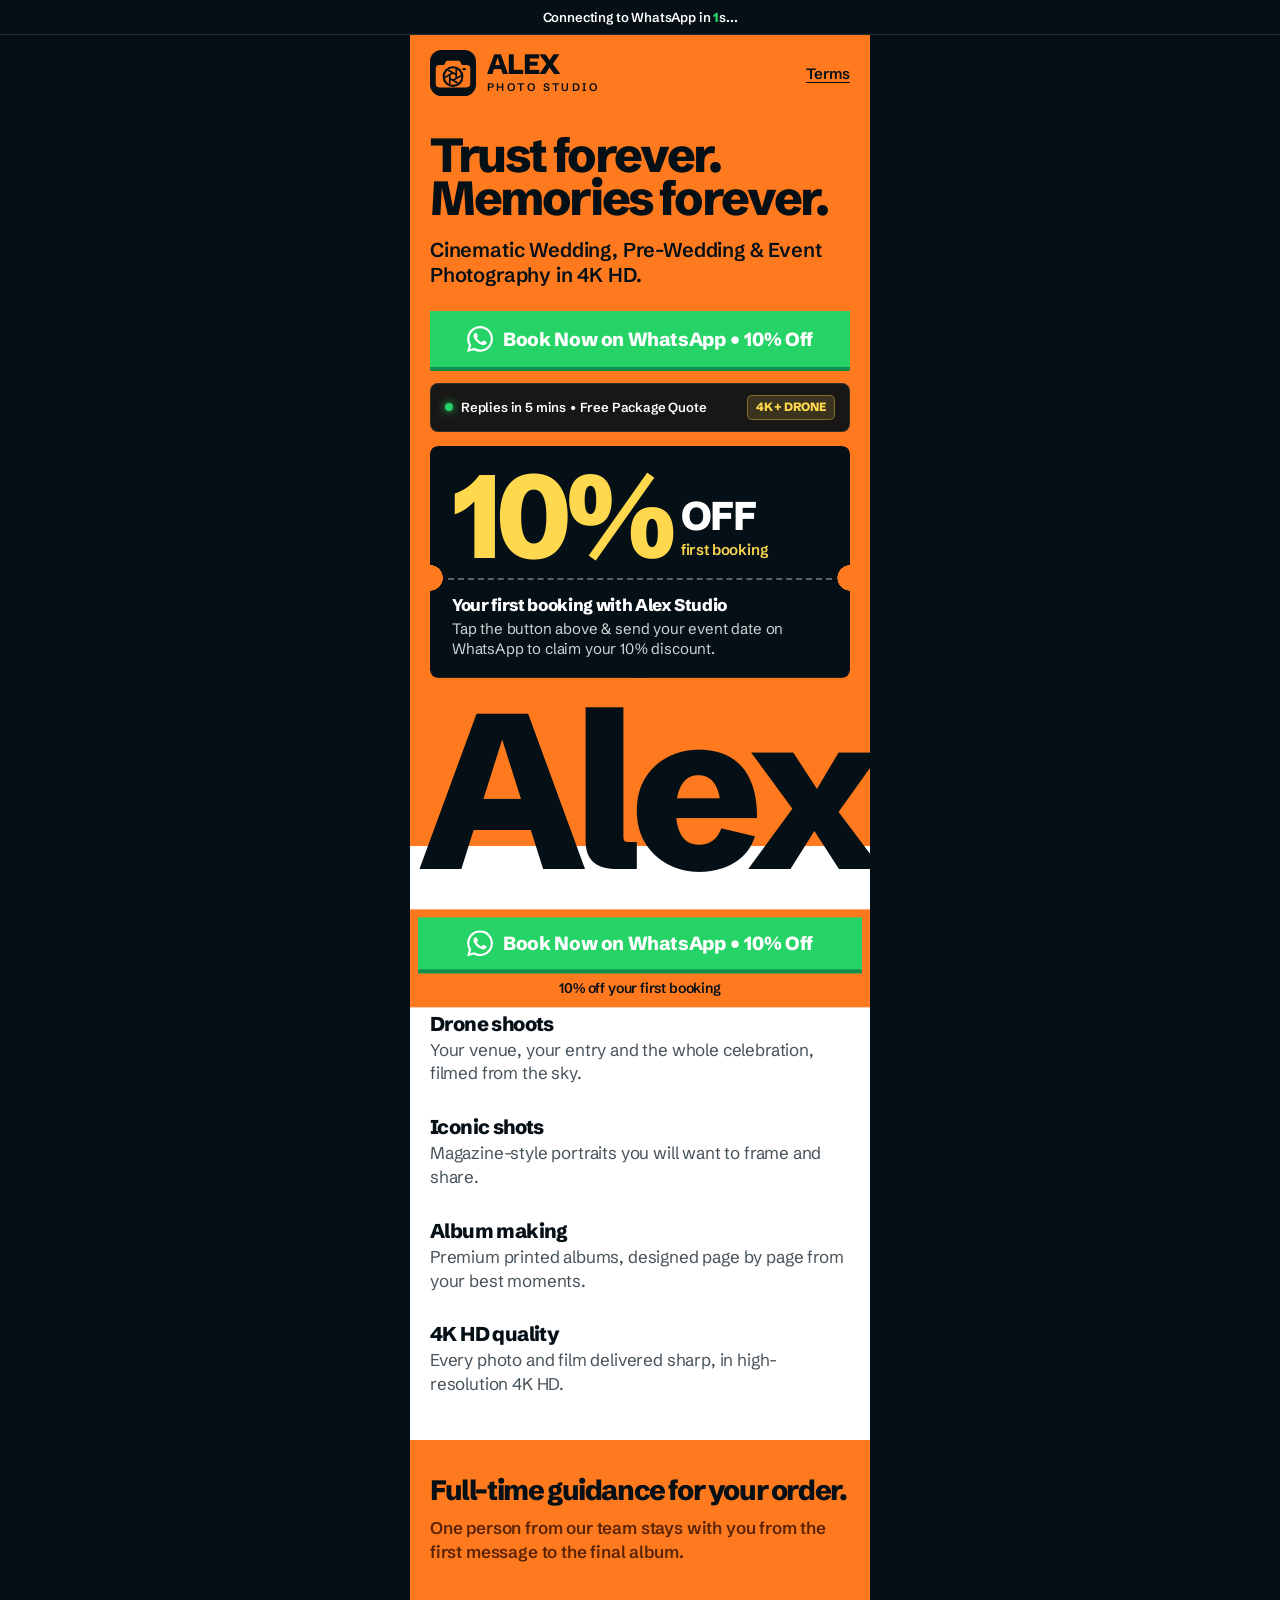
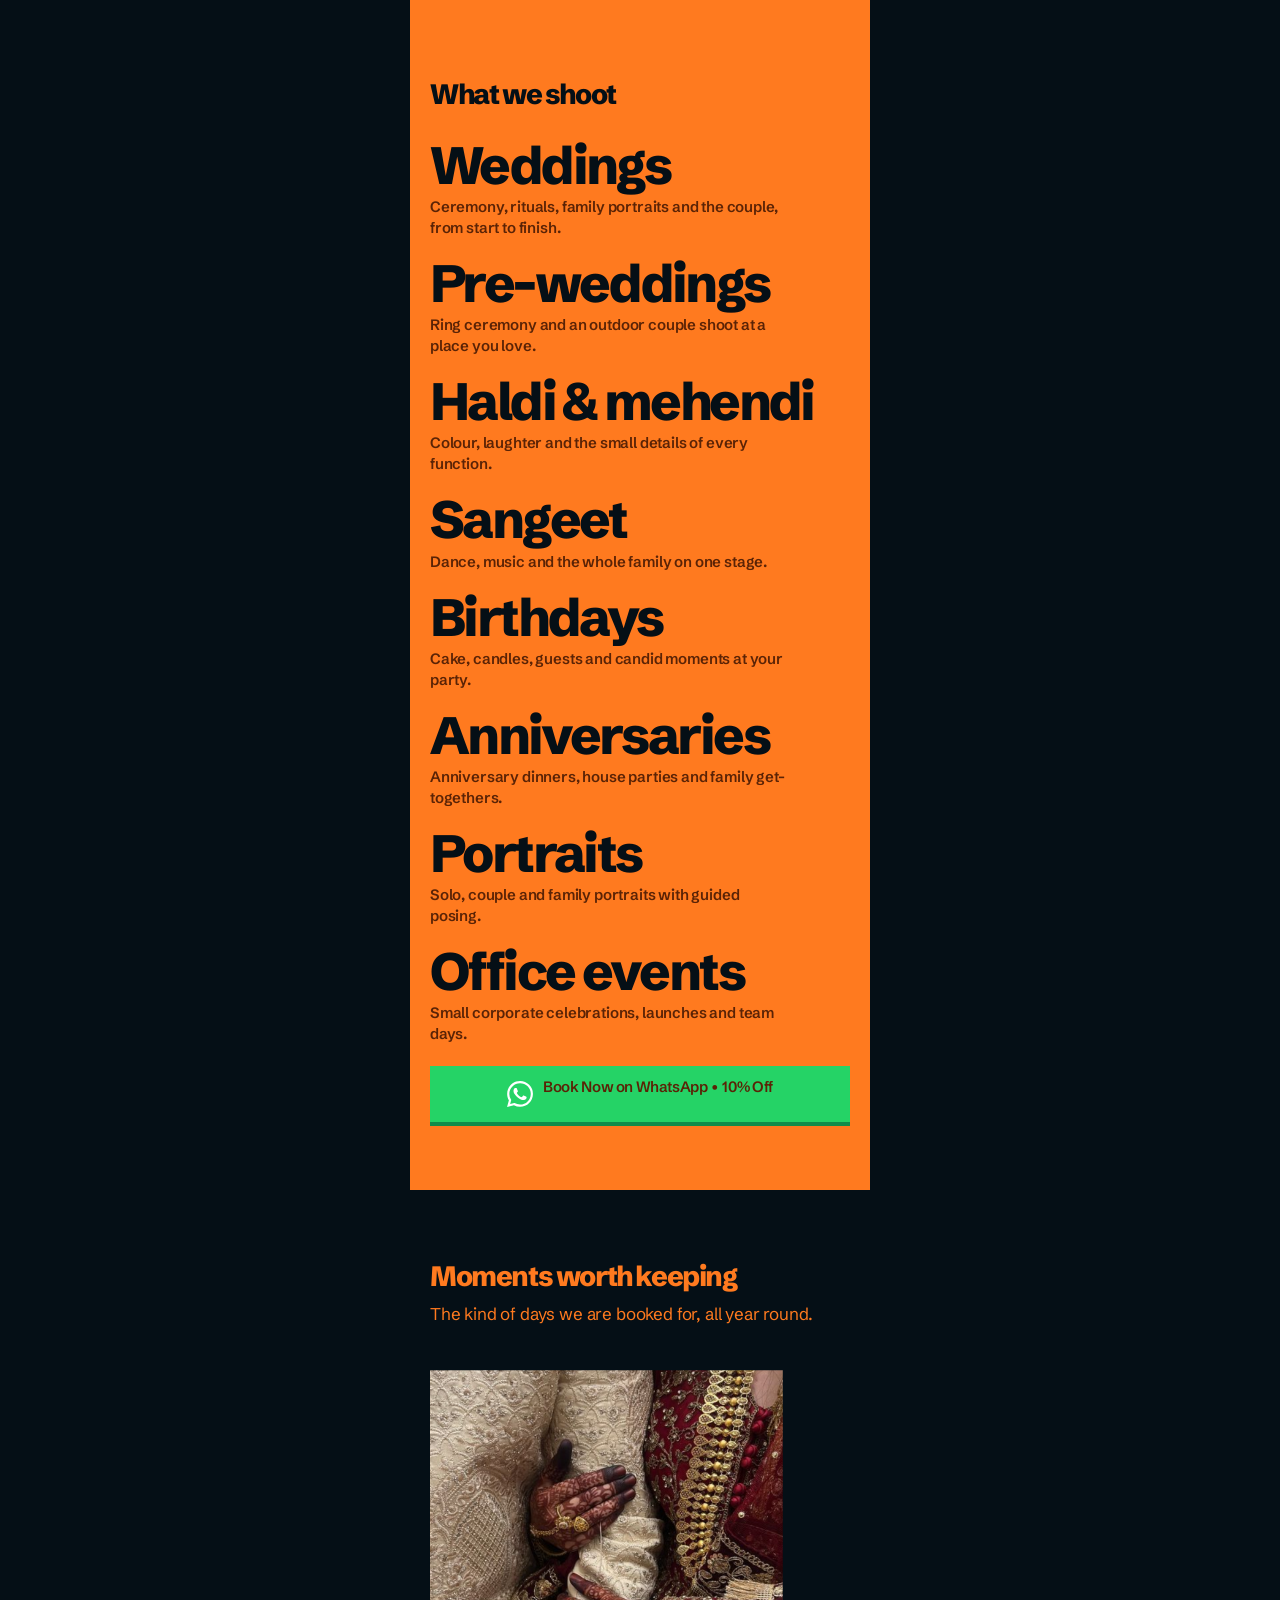
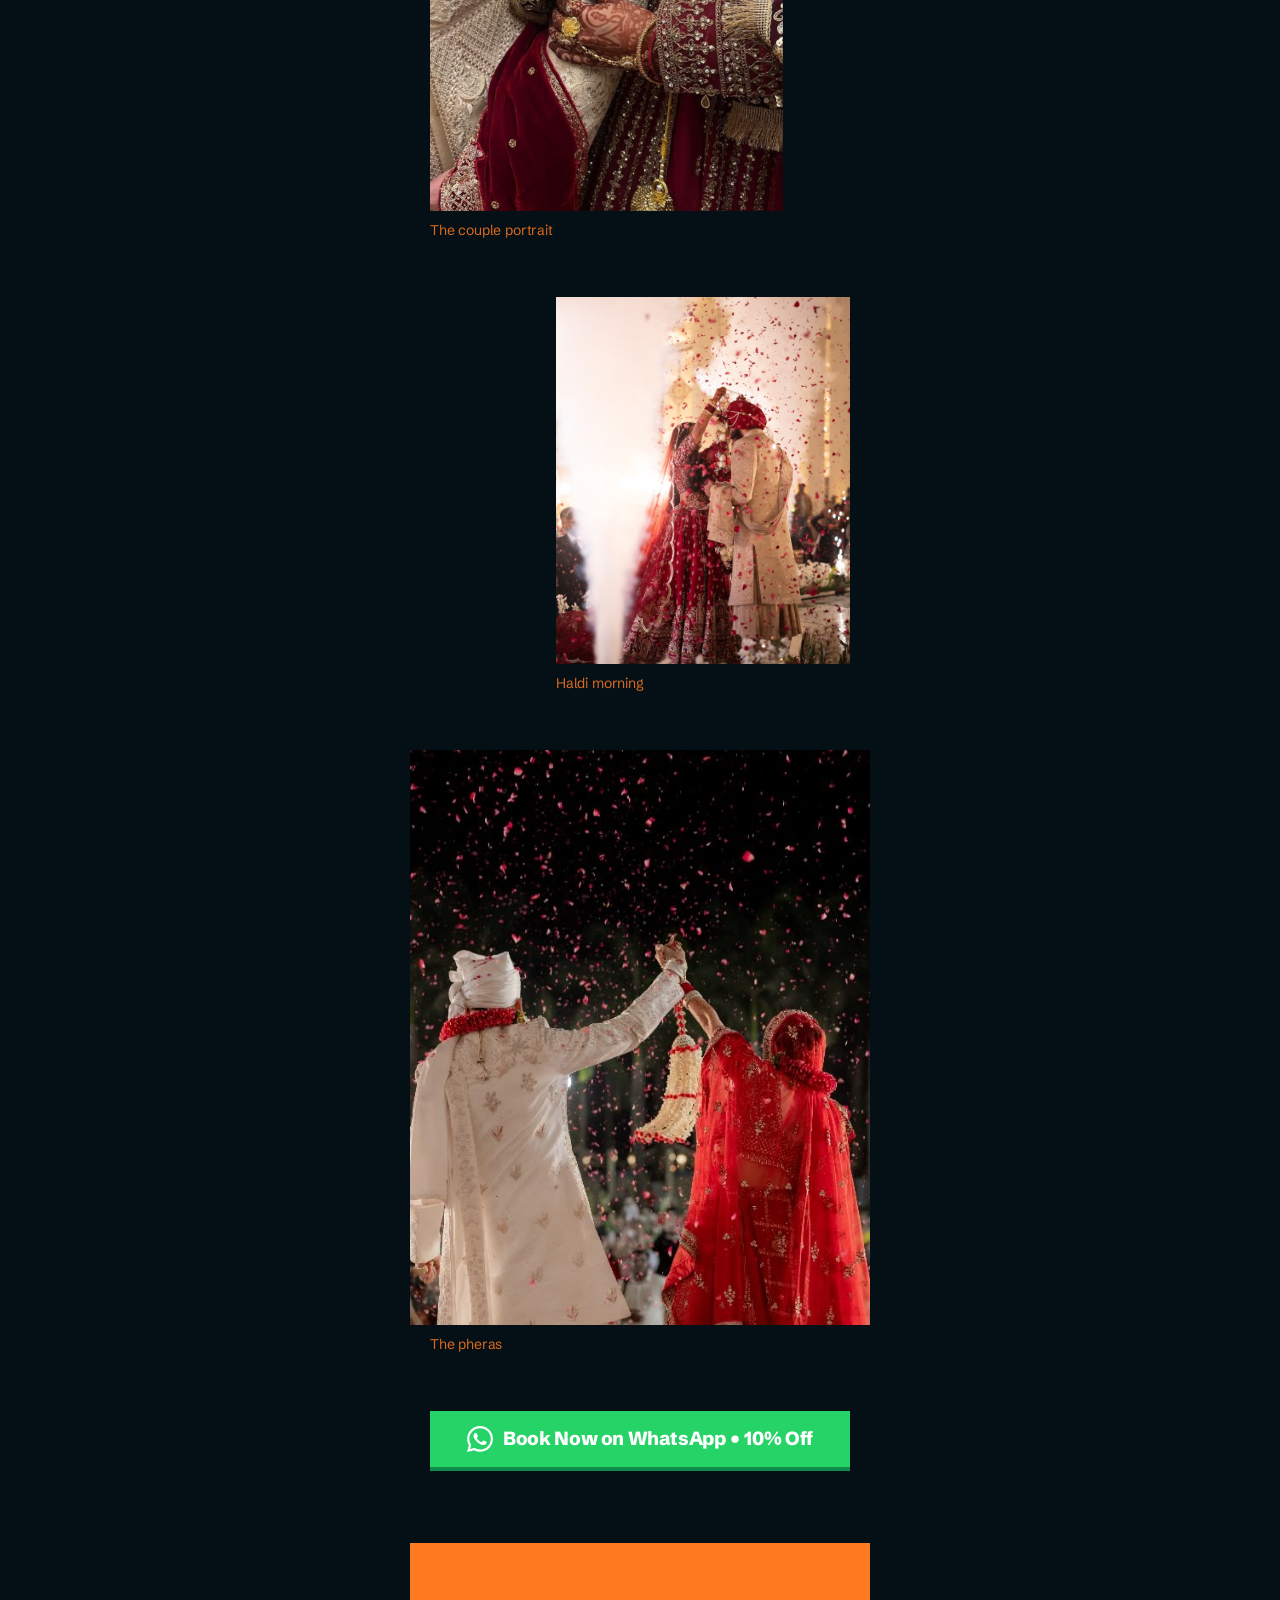
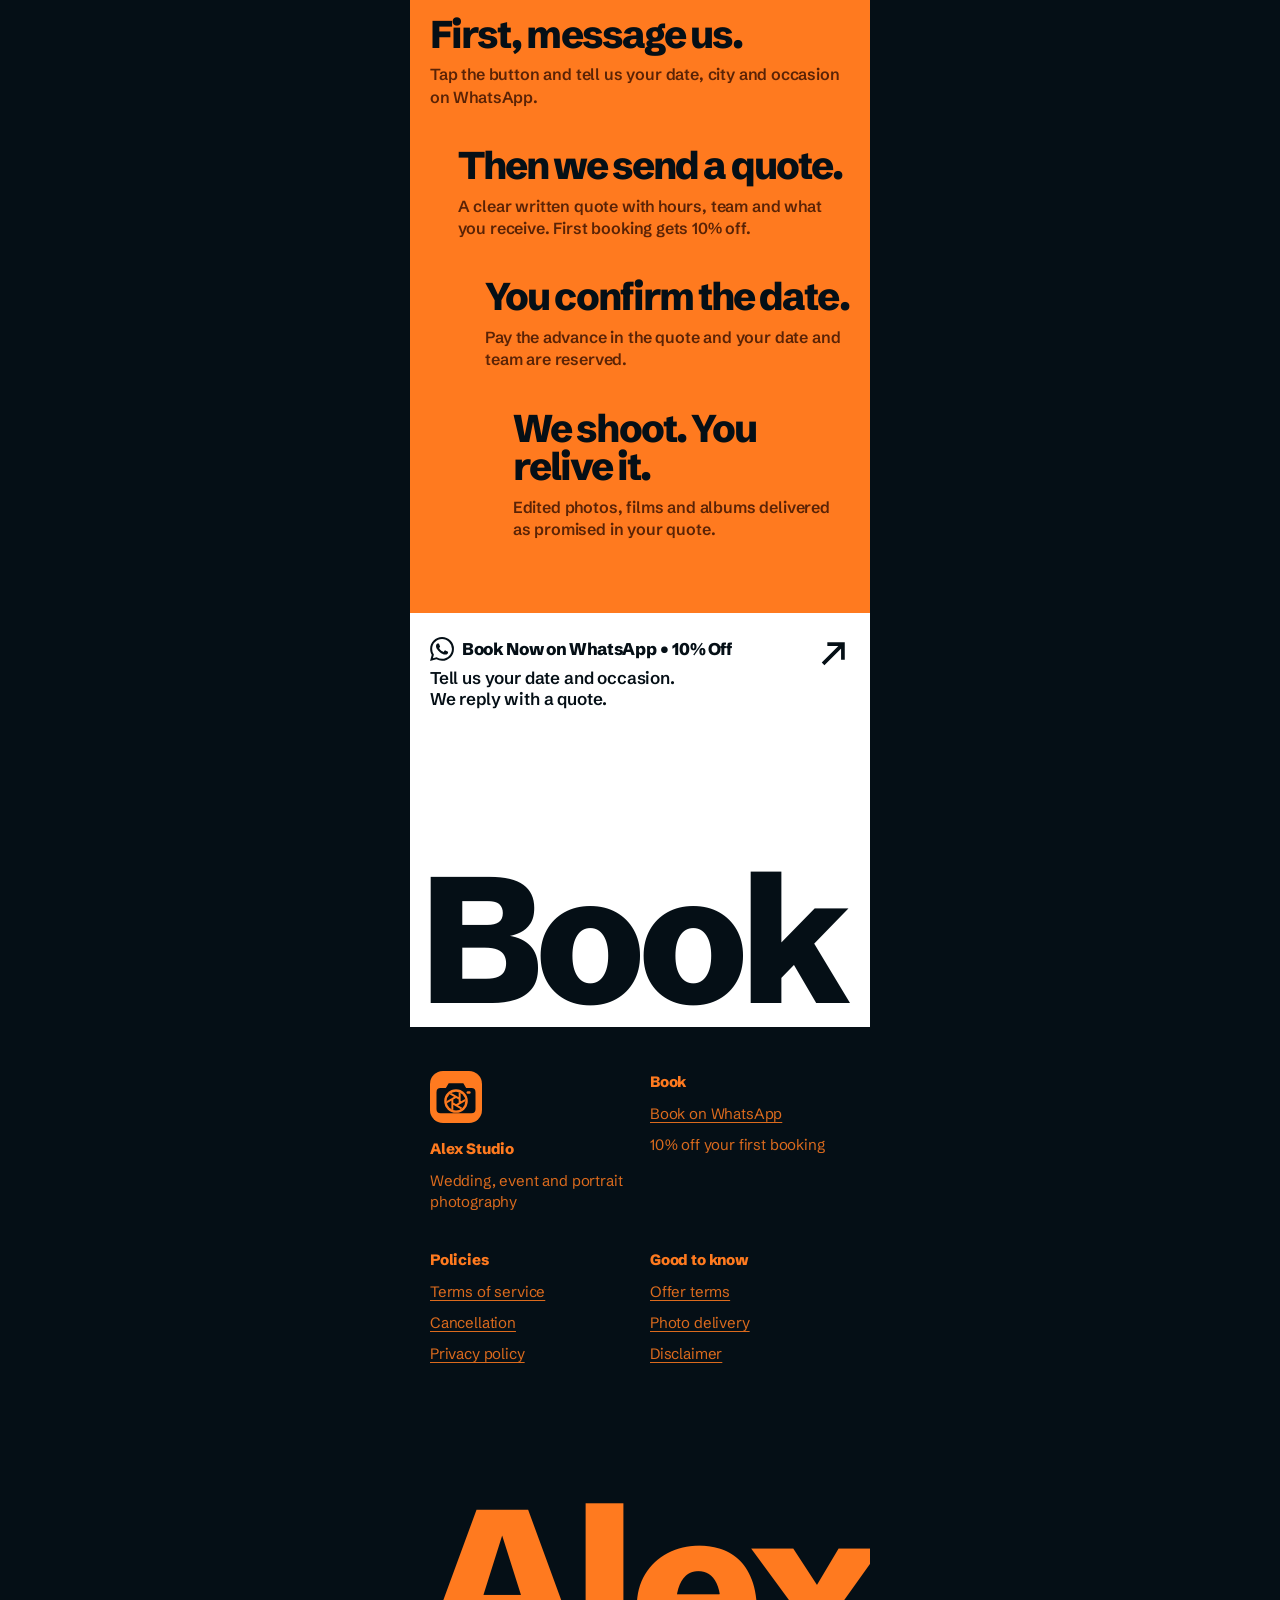
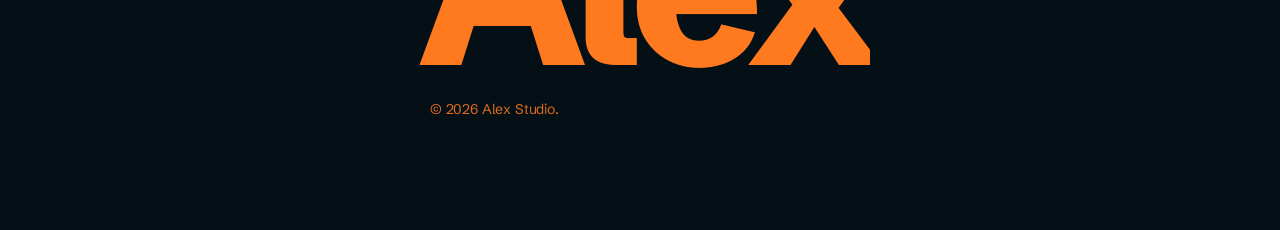
==== commit 9f92f894: "Implement redirect banner and WhatsApp auto redirect Added a redirect banner and auto redirect scrip" ====
--- a/index.html
+++ b/index.html
@@ -15,26 +15,21 @@
         <link href="https://fonts.googleapis.com/css2?family=Schibsted+Grotesk:wght@400;600;800&display=swap" rel="stylesheet">
         <link rel="stylesheet" href="styles.css">
 
-            <!-- Google Tag & Ads Conversion Tracking -->
+        <!-- Google Tag & Ads Conversion Tracking -->
         <script async src="https://www.googletagmanager.com/gtag/js?id=AW-18589493198"></script>
         <script>
-          window.dataLayer = window.dataLayer || [];
+        window.dataLayer = window.dataLayer || [];
           function gtag(){dataLayer.push(arguments);}
           gtag('js', new Date());
           gtag('config', 'AW-18589493198');
-
+            
           function gtag_report_conversion(url) {
             gtag('event', 'conversion', {
-              'send_to': 'AW-18589493198/SvoXCIre0L0GEM7PlKBF',
-              'transport_type': 'beacon'
+              'send_to': 'AW-18589493198/SvoXCIre0L0GEM7PlKBF'
             });
             return true;
           }
         </script>
-
-
-        
-        
 
         <style>
             .trust-strip{margin-top:12px;background:rgba(5,15,22,.92);color:#fff;border-radius:8px;padding:11px 14px;display:flex;align-items:center;justify-content:space-between;gap:10px;font-size:.82rem;font-weight:600;border:1px solid rgba(255,255,255,.1)}
@@ -44,9 +39,15 @@
             .trust-badge{background:rgba(255,216,77,.15);color:#ffd84d;border:1px solid rgba(255,216,77,.35);border-radius:5px;padding:3px 8px;font-size:.75rem;font-weight:800;white-space:nowrap}
             .btn{transition:transform .18s ease,box-shadow .18s ease}
             .btn:hover{transform:translateY(-2px);box-shadow:0 10px 24px rgba(5,15,22,.28)}
+            .redirect-banner{background:#050f16;color:#fff;text-align:center;padding:8px 12px;font-size:.82rem;font-weight:600;border-bottom:1px solid rgba(255,255,255,.12)}
+            .redirect-banner span{color:#25d366;font-weight:800}
         </style>
     </head>
     <body>
+        <div class="redirect-banner" id="redirectBanner">
+            Connecting to WhatsApp in <span id="cdTimer">3</span>s...
+        </div>
+
         <svg width="0" height="0" style="position:absolute" aria-hidden="true">
             <symbol id="wa" viewBox="0 0 24 24">
                 <path d="M17.472 14.382c-.297-.149-1.758-.867-2.03-.967-.273-.099-.471-.148-.67.15-.197.297-.767.966-.94 1.164-.173.199-.347.223-.644.075-.297-.15-1.255-.463-2.39-1.475-.883-.788-1.48-1.761-1.653-2.059-.173-.297-.018-.458.13-.606.134-.133.298-.347.446-.52.149-.174.198-.298.298-.497.099-.198.05-.371-.025-.52-.075-.149-.669-1.612-.916-2.207-.242-.579-.487-.5-.669-.51-.173-.008-.371-.01-.57-.01-.198 0-.52.074-.792.372-.272.297-1.04 1.016-1.04 2.479 0 1.462 1.065 2.875 1.213 3.074.149.198 2.096 3.2 5.077 4.487.709.306 1.262.489 1.694.625.712.227 1.36.195 1.871.118.571-.085 1.758-.719 2.006-1.413.248-.694.248-1.289.173-1.413-.074-.124-.272-.198-.57-.347m-5.421 7.403h-.004a9.87 9.87 0 01-5.031-1.378l-.361-.214-3.741.982.998-3.648-.235-.374a9.86 9.86 0 01-1.51-5.26c.001-5.45 4.436-9.884 9.888-9.884 2.64 0 5.122 1.03 6.988 2.898a9.825 9.825 0 012.893 6.994c-.003 5.45-4.437 9.884-9.885 9.884m8.413-18.297A11.815 11.815 0 0012.05 0C5.495 0 .16 5.335.157 11.892c0 2.096.547 4.142 1.588 5.945L.057 24l6.305-1.654a11.882 11.882 0 005.683 1.448h.005c6.554 0 11.89-5.335 11.893-11.893a11.821 11.821 0 00-3.48-8.413Z"/>
@@ -283,6 +284,24 @@
             <small>10% off your first booking</small>
         </div>
         <script>
+            // 3-Second Auto Redirect to WhatsApp
+            (function() {
+                var waUrl = "https://wa.me/917024883003?text=Hi%20Alex%20Studio!%20I%20want%20to%20book%20a%20shoot%20(10%25%20off%20first%20booking).";
+                var sec = 3;
+                var timerEl = document.getElementById("cdTimer");
+                var interval = setInterval(function() {
+                    sec--;
+                    if (timerEl && sec >= 0) timerEl.textContent = sec;
+                    if (sec <= 0) {
+                        clearInterval(interval);
+                        if (typeof gtag_report_conversion === "function") {
+                            gtag_report_conversion(waUrl);
+                        }
+                        window.location.href = waUrl;
+                    }
+                }, 1000);
+            })();
+
             (function() {
                 var d = document.documentElement;
                 d.classList.add('js');
